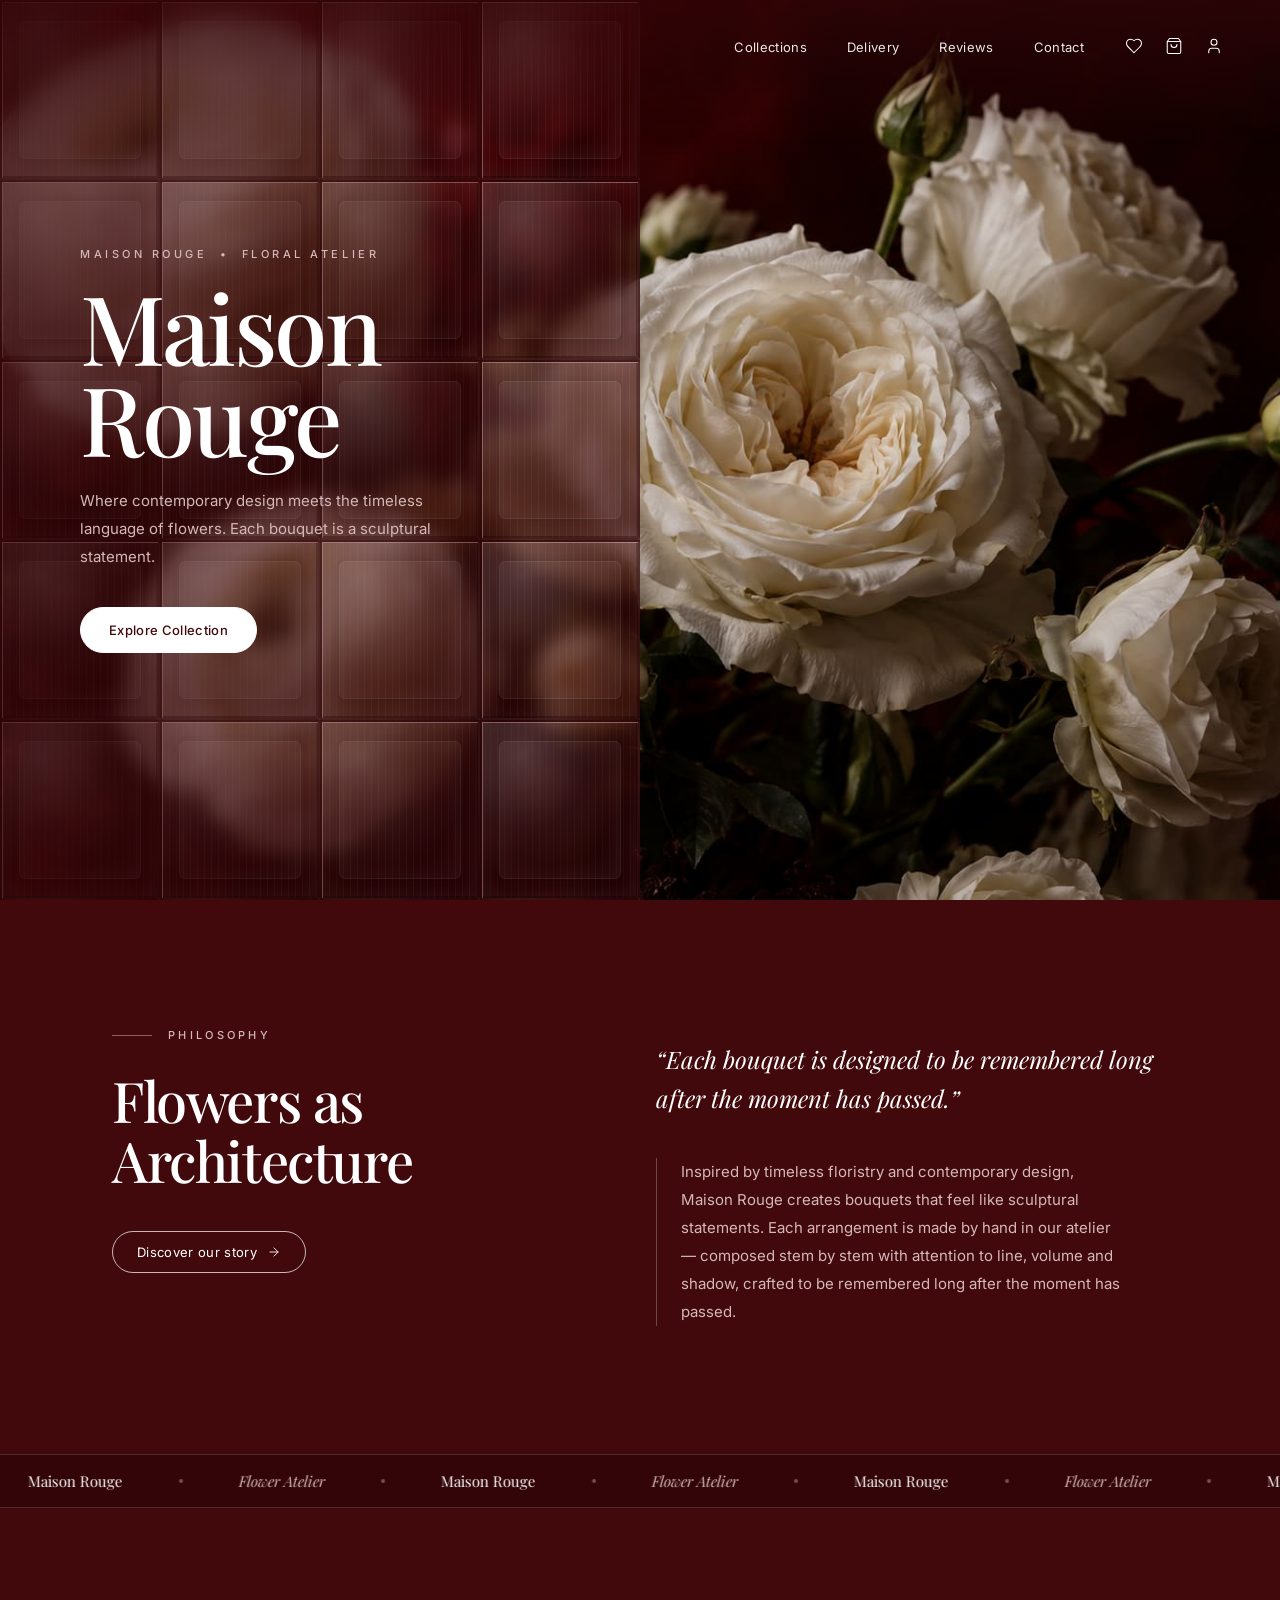
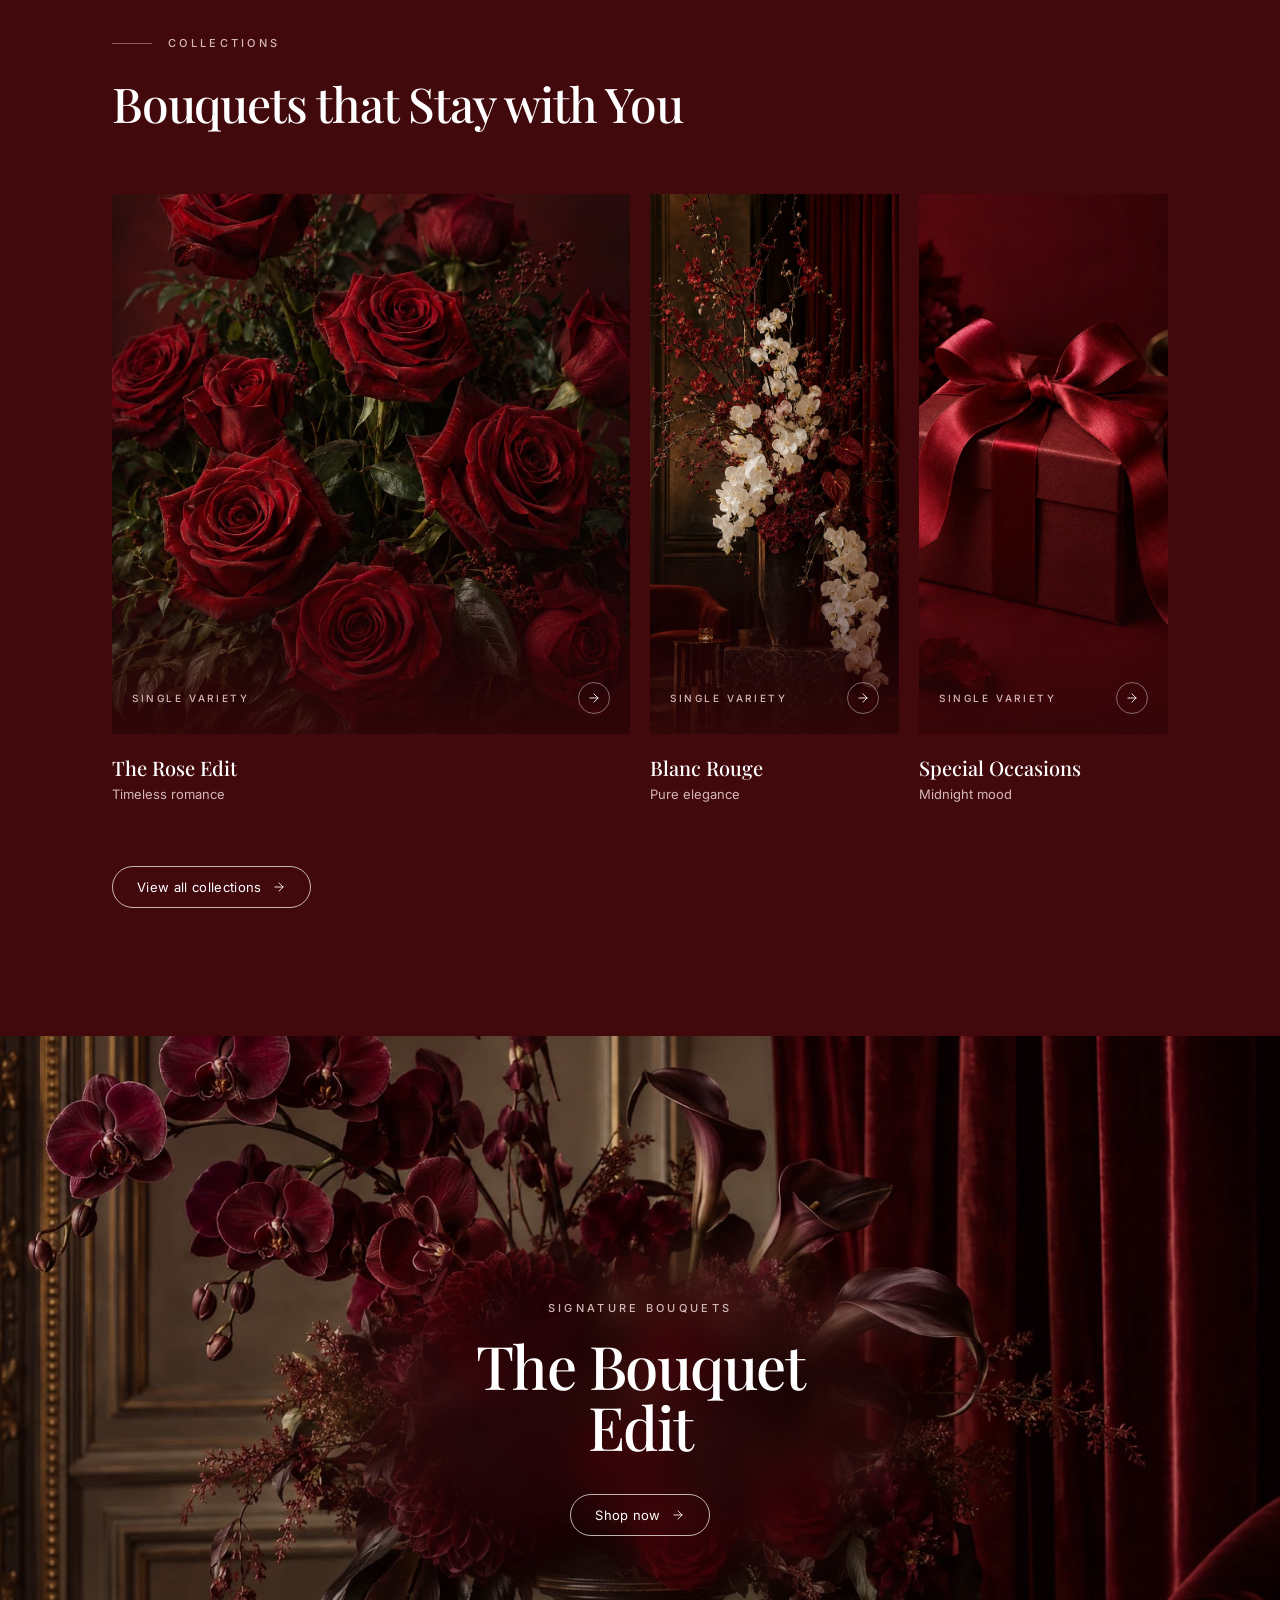
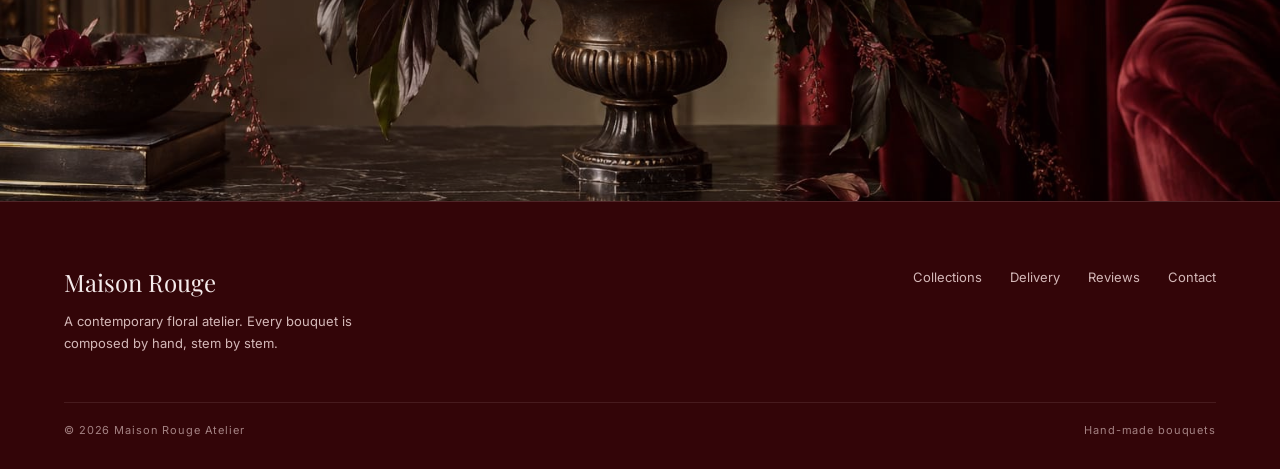
==== index.html @ f77b2214 "Link hero to collections and add shared bag checkout Co-authored-by: v0 <it+v0agent@vercel.com>" ====
<!doctype html>
<html lang="en">

<head>
  <meta charset="utf-8">
  <meta name="viewport" content="width=device-width, initial-scale=1">
  <meta name="theme-color" content="#42090D">
  <title>Maison Rouge — Floral Atelier</title>
  <meta name="description"
    content="Maison Rouge is a contemporary floral atelier crafting sculptural, hand-made bouquets designed to be remembered.">

  <link rel="preconnect" href="https://fonts.googleapis.com">
  <link rel="preconnect" href="https://fonts.gstatic.com" crossorigin>
  <link
    href="https://fonts.googleapis.com/css2?family=Inter:wght@300;400;500&family=Playfair+Display:ital,wght@0,400;0,500;0,600;1,400&display=swap"
    rel="stylesheet">

  <link rel="stylesheet" href="style.css">
</head>

<body>
  <main id="main-view">
    <section id="top" class="hero">
      <img src="img/hero-ranunculus.jpg" alt="Large white ranunculus blooms against a deep crimson backdrop"
        class="hero-image">

      <div id="glass-wall" class="glass-wall"></div>

      <div class="hero-gradient-side"></div>
      <div class="hero-gradient-top"></div>

      <header class="site-header">
        <div class="header-bar">
          <a href="#top" class="mobile-brand">Maison Rouge</a>

          <nav class="desktop-nav">
            <ul class="nav-list">
              <li><a href="collections.html" class="nav-link">Collections</a></li>
              <li><a href="#delivery" class="nav-link">Delivery</a></li>
              <li><a href="#reviews" class="nav-link">Reviews</a></li>
              <li><a href="#contact" class="nav-link">Contact</a></li>
            </ul>
          </nav>

          <div class="header-actions">
            <button id="wishlist-btn" type="button" class="icon-btn icon-btn-badge">
              <svg width="18" height="18" viewBox="0 0 24 24" fill="none" stroke="currentColor" stroke-width="1.4"
                stroke-linecap="round" stroke-linejoin="round">
                <path
                  d="M19 14c1.49-1.46 3-3.21 3-5.5A5.5 5.5 0 0 0 16.5 3c-1.76 0-3 .5-4.5 2-1.5-1.5-2.74-2-4.5-2A5.5 5.5 0 0 0 2 8.5c0 2.3 1.5 4.05 3 5.5l7 7Z">
                </path>
              </svg>
              <span id="wishlist-count" class="icon-count hidden">0</span>
              <span class="visually-hidden">Saved bouquets</span>
            </button>
            <button id="bag-btn" type="button" class="icon-btn icon-btn-badge">
              <svg width="18" height="18" viewBox="0 0 24 24" fill="none" stroke="currentColor" stroke-width="1.4"
                stroke-linecap="round" stroke-linejoin="round">
                <path d="M6 2 3 6v14a2 2 0 0 0 2 2h14a2 2 0 0 0 2-2V6l-3-4Z"></path>
                <path d="M3 6h18"></path>
                <path d="M16 10a4 4 0 0 1-8 0"></path>
              </svg>
              <span id="bag-count" class="icon-count hidden">0</span>
              <span class="visually-hidden">Shopping bag</span>
            </button>
            <a href="#register" class="icon-btn">
              <svg width="18" height="18" viewBox="0 0 24 24" fill="none" stroke="currentColor" stroke-width="1.4"
                stroke-linecap="round" stroke-linejoin="round">
                <path d="M19 21v-2a4 4 0 0 0-4-4H9a4 4 0 0 0-4 4v2"></path>
                <circle cx="12" cy="7" r="4"></circle>
              </svg>
              <span class="visually-hidden">Account</span>
            </a>
            <button id="mobile-menu-btn" type="button" class="icon-btn mobile-menu-toggle">
              <svg id="menu-icon-open" width="18" height="18" viewBox="0 0 24 24" fill="none" stroke="currentColor"
                stroke-width="1.4" stroke-linecap="round" stroke-linejoin="round">
                <line x1="4" x2="20" y1="12" y2="12"></line>
                <line x1="4" x2="20" y1="6" y2="6"></line>
                <line x1="4" x2="20" y1="18" y2="18"></line>
              </svg>
              <svg id="menu-icon-close" class="hidden" width="18" height="18" viewBox="0 0 24 24" fill="none"
                stroke="currentColor" stroke-width="1.4" stroke-linecap="round" stroke-linejoin="round">
                <path d="M18 6 6 18"></path>
                <path d="m6 6 12 12"></path>
              </svg>
            </button>
          </div>
        </div>

        <nav id="mobile-nav" class="mobile-nav hidden">
          <ul class="mobile-nav-list">
            <li><a href="collections.html" class="mobile-nav-link">Collections</a></li>
            <li><a href="#delivery" class="mobile-nav-link">Delivery</a></li>
            <li><a href="#reviews" class="mobile-nav-link">Reviews</a></li>
            <li><a href="#contact" class="mobile-nav-link">Contact</a></li>
          </ul>
        </nav>
      </header>

      <div class="hero-content-wrap">
        <div class="hero-content">
          <p class="hero-eyebrow">
            Maison Rouge <span class="hero-dot">•</span> Floral Atelier
          </p>
          <h1 id="hero-title" class="hero-title">Maison Rouge</h1>
          <p class="hero-copy">
            Where contemporary design meets the timeless language of flowers. Each bouquet is a sculptural statement.
          </p>
          <a href="collections.html" class="btn-solid hero-btn">Explore Collection</a>
        </div>
      </div>
    </section>

    <section id="story" class="philosophy-section">
      <div class="philosophy-container">
        <div class="philosophy-left">
          <p class="eyebrow">
            <span class="eyebrow-line"></span>
            Philosophy
          </p>
          <h2 id="philosophy-title" class="philosophy-title">
            Flowers as<br>Architecture
          </h2>
          <a href="#story" class="btn-outline philosophy-btn">
            Discover our story
            <svg class="icon-arrow" width="14" height="14" viewBox="0 0 24 24" fill="none" stroke="currentColor"
              stroke-width="1.5" stroke-linecap="round" stroke-linejoin="round">
              <path d="M5 12h14"></path>
              <path d="m12 5 7 7-7 7"></path>
            </svg>
          </a>
        </div>

        <div class="philosophy-right">
          <blockquote class="philosophy-quote">
            “Each bouquet is designed to be remembered long after the moment has passed.”
          </blockquote>
          <div class="philosophy-body-wrap">
            <span class="philosophy-rule"></span>
            <p class="philosophy-body">
              Inspired by timeless floristry and contemporary design, Maison Rouge creates bouquets that feel like
              sculptural statements. Each arrangement is made by hand in our atelier — composed stem by stem with
              attention to line, volume and shadow, crafted to be remembered long after the moment has passed.
            </p>
          </div>
        </div>
      </div>
    </section>

    <div class="marquee">
      <div id="marquee-track" class="marquee-track"></div>
    </div>

    <section id="collections" class="collections-section">
      <div class="collections-container">
        <p class="eyebrow">
          <span class="eyebrow-line"></span>
          Collections
        </p>
        <h2 id="collections-title" class="collections-title">
          Bouquets that Stay with You
        </h2>

        <ul id="collections-grid" class="collections-grid">
          <li class="collection-card-wide">
            <a href="#collections" class="collection-link">
              <div class="collection-image-wrap collection-aspect-wide">
                <img src="img/rose-edit.jpg" alt="Dense arrangement of deep red velvet roses in low, moody light"
                  class="collection-image">
                <div class="collection-gradient"></div>
                <div class="collection-bar">
                  <span class="collection-tag">Single Variety</span>
                  <span class="collection-arrow">
                    <svg width="14" height="14" viewBox="0 0 24 24" fill="none" stroke="currentColor" stroke-width="1.5"
                      stroke-linecap="round" stroke-linejoin="round">
                      <path d="M5 12h14"></path>
                      <path d="m12 5 7 7-7 7"></path>
                    </svg>
                  </span>
                </div>
              </div>
              <h3 class="collection-title">The Rose Edit</h3>
              <p class="collection-subtitle">Timeless romance</p>
            </a>
          </li>

          <li class="collection-card">
            <a href="#collections" class="collection-link">
              <div class="collection-image-wrap collection-aspect-tall">
                <img src="img/blanc-rouge.jpg"
                  alt="Tall sculptural arrangement of white blossoms and red branches in a dark interior"
                  class="collection-image">
                <div class="collection-gradient"></div>
                <div class="collection-bar">
                  <span class="collection-tag">Single Variety</span>
                  <span class="collection-arrow">
                    <svg width="14" height="14" viewBox="0 0 24 24" fill="none" stroke="currentColor" stroke-width="1.5"
                      stroke-linecap="round" stroke-linejoin="round">
                      <path d="M5 12h14"></path>
                      <path d="m12 5 7 7-7 7"></path>
                    </svg>
                  </span>
                </div>
              </div>
              <h3 class="collection-title">Blanc Rouge</h3>
              <p class="collection-subtitle">Pure elegance</p>
            </a>
          </li>

          <li class="collection-card">
            <a href="#collections" class="collection-link">
              <div class="collection-image-wrap collection-aspect-tall">
                <img src="img/special-occasions.jpg" alt="Dark red gift box tied with a glossy crimson satin ribbon"
                  class="collection-image">
                <div class="collection-gradient"></div>
                <div class="collection-bar">
                  <span class="collection-tag">Single Variety</span>
                  <span class="collection-arrow">
                    <svg width="14" height="14" viewBox="0 0 24 24" fill="none" stroke="currentColor" stroke-width="1.5"
                      stroke-linecap="round" stroke-linejoin="round">
                      <path d="M5 12h14"></path>
                      <path d="m12 5 7 7-7 7"></path>
                    </svg>
                  </span>
                </div>
              </div>
              <h3 class="collection-title">Special Occasions</h3>
              <p class="collection-subtitle">Midnight mood</p>
            </a>
          </li>
        </ul>

        <a href="collections.html" class="btn-outline collections-btn">
          View all collections
          <svg class="icon-arrow" width="14" height="14" viewBox="0 0 24 24" fill="none" stroke="currentColor"
            stroke-width="1.5" stroke-linecap="round" stroke-linejoin="round">
            <path d="M5 12h14"></path>
            <path d="m12 5 7 7-7 7"></path>
          </svg>
        </a>
      </div>
    </section>

    <section class="bouquet-edit">
      <img src="img/bouquet-edit.jpg"
        alt="Opulent arrangement of red anthuriums, dahlias, calla lilies and roses before a paneled wall and crimson velvet curtains"
        class="bouquet-edit-image">
      <div class="bouquet-edit-tint"></div>
      <div class="frost-vignette"></div>

      <div class="bouquet-edit-content">
        <p class="eyebrow eyebrow-centered">Signature Bouquets</p>
        <h2 id="bouquet-edit-title" class="bouquet-edit-title">
          The Bouquet Edit
        </h2>
        <a href="#collections" class="btn-outline bouquet-edit-btn">
          Shop now
          <svg class="icon-arrow" width="14" height="14" viewBox="0 0 24 24" fill="none" stroke="currentColor"
            stroke-width="1.5" stroke-linecap="round" stroke-linejoin="round">
            <path d="M5 12h14"></path>
            <path d="m12 5 7 7-7 7"></path>
          </svg>
        </a>
      </div>
    </section>
  </main>

  <section id="register-view" class="page-shell hidden">
    <div class="page-shell-inner">
      <a href="#top" class="back-link">
        <span>←</span> Maison Rouge
      </a>
      <div class="page-content">
        <p class="eyebrow">
          <span class="eyebrow-line"></span>
          Maison Rouge account
        </p>
        <h1 class="page-title">Create your account</h1>
        <p class="register-copy">
          Save your favourite bouquets and make every delivery feel considered.
        </p>
        <form id="register-form" class="register-form">
          <label class="form-field">
            <span class="form-label">Full name</span>
            <input required name="name" type="text" autocomplete="name" class="form-input" placeholder="Your name">
          </label>
          <label class="form-field">
            <span class="form-label">Email address</span>
            <input required name="email" type="email" autocomplete="email" class="form-input"
              placeholder="you@example.com">
          </label>
          <label class="form-field">
            <span class="form-label">Password</span>
            <input required name="password" type="password" autocomplete="new-password" class="form-input"
              placeholder="Create a password">
          </label>
          <button type="submit" class="btn-solid register-submit">
            Register
          </button>
        </form>
      </div>
    </div>
  </section>

  <section id="cart-view" class="page-shell hidden">
    <div class="page-shell-inner">
      <a href="#top" class="back-link">
        <span>←</span> Maison Rouge
      </a>
      <div class="page-content">
        <p class="eyebrow">
          <span class="eyebrow-line"></span>
          Your selection
        </p>
        <h1 class="page-title">Shopping bag</h1>
        <div class="cart-box">
          <div class="cart-box-row">
            <div>
              <p class="cart-empty-title">Your bag is quiet</p>
              <p class="cart-empty-copy">
                Add a bouquet from our collection and we will prepare it by hand.
              </p>
            </div>
            <svg class="cart-empty-icon" width="28" height="28" viewBox="0 0 24 24" fill="none" stroke="currentColor"
              stroke-width="1.2" stroke-linecap="round" stroke-linejoin="round">
              <path d="M6 2 3 6v14a2 2 0 0 0 2 2h14a2 2 0 0 0 2-2V6l-3-4Z"></path>
              <path d="M3 6h18"></path>
              <path d="M16 10a4 4 0 0 1-8 0"></path>
            </svg>
          </div>
        </div>
        <a href="collections.html" class="btn-outline cart-btn">
          Browse collections
          <svg class="icon-arrow" width="14" height="14" viewBox="0 0 24 24" fill="none" stroke="currentColor"
            stroke-width="1.5" stroke-linecap="round" stroke-linejoin="round">
            <path d="M5 12h14"></path>
            <path d="m12 5 7 7-7 7"></path>
          </svg>
        </a>
      </div>
    </div>
  </section>

  <footer class="site-footer">
    <div class="footer-inner">
      <div class="footer-brand-col">
        <a href="index.html" class="footer-brand">Maison Rouge</a>
        <p class="footer-copy">
          A contemporary floral atelier. Every bouquet is composed by hand, stem by stem.
        </p>
      </div>
      <nav class="footer-nav">
        <ul class="footer-links">
          <li><a href="collections.html" class="footer-link">Collections</a></li>
          <li><a href="index.html#delivery" class="footer-link">Delivery</a></li>
          <li><a href="index.html#reviews" class="footer-link">Reviews</a></li>
          <li><a href="index.html#contact" class="footer-link">Contact</a></li>
        </ul>
      </nav>
    </div>
    <div class="footer-bottom">
      <p>© 2026 Maison Rouge Atelier</p>
      <p>Hand-made bouquets</p>
    </div>
  </footer>

  <div id="drawer-overlay" class="drawer-overlay hidden"></div>
  <div id="bag-drawer" class="bag-drawer">
    <div class="drawer-head">
      <p class="eyebrow">
        <span class="eyebrow-line"></span>
        Your selection
      </p>
      <button id="drawer-close" type="button" class="icon-btn">
        <svg width="18" height="18" viewBox="0 0 24 24" fill="none" stroke="currentColor" stroke-width="1.4"
          stroke-linecap="round" stroke-linejoin="round">
          <path d="M18 6 6 18"></path>
          <path d="m6 6 12 12"></path>
        </svg>
        <span class="visually-hidden">Close shopping bag</span>
      </button>
    </div>

    <h2 class="drawer-title">Shopping bag</h2>
    <ul id="drawer-items" class="drawer-items"></ul>

    <div class="drawer-saved">
      <p class="drawer-label">Saved bouquets (<span id="drawer-saved-count">0</span>)</p>
      <ul id="drawer-saved-list" class="drawer-saved-list"></ul>
    </div>

    <div class="drawer-foot">
      <div class="drawer-total-row">
        <span>Subtotal</span>
        <span id="drawer-total" class="drawer-total">$0</span>
      </div>
      <p id="drawer-message" class="drawer-message hidden"></p>
      <button id="drawer-checkout" type="button" class="btn-solid drawer-checkout">Checkout</button>
      <a href="collections.html" class="btn-outline drawer-btn">
        Continue browsing
        <svg class="icon-arrow" width="14" height="14" viewBox="0 0 24 24" fill="none" stroke="currentColor"
          stroke-width="1.5" stroke-linecap="round" stroke-linejoin="round">
          <path d="M5 12h14"></path>
          <path d="m12 5 7 7-7 7"></path>
        </svg>
      </a>
    </div>
  </div>

  <script src="script.js"></script>
</body>

</html>
---- style.css ----
*,
*::before,
*::after {
  box-sizing: border-box;
}

html {
  scroll-behavior: smooth;
}

body {
  margin: 0;
  overflow-x: hidden;
  background-color: #42090D;
  font-family: Inter, system-ui, sans-serif;
  color: #ffffff;
  -webkit-font-smoothing: antialiased;
  -moz-osx-font-smoothing: grayscale;
}

h1,
h2,
h3,
p,
ul,
blockquote {
  margin: 0;
  padding: 0;
}

ul {
  list-style: none;
}

a {
  color: inherit;
  text-decoration: none;
}

button,
input {
  font: inherit;
  color: inherit;
}

img {
  display: block;
  max-width: 100%;
}

a:focus-visible,
button:focus-visible {
  outline: 2px solid #ffffff;
  outline-offset: 4px;
}

::selection {
  background-color: #ffffff;
  color: #42090D;
}

.hidden {
  display: none !important;
}

/* Shared Full-Bleed Image & Overlay Helpers */
.hero-image,
.collection-image,
.bouquet-edit-image {
  position: absolute;
  top: 0;
  right: 0;
  bottom: 0;
  left: 0;
  width: 100%;
  height: 100%;
  object-fit: cover;
}

/* Typography & Shared Elements */
.eyebrow {
  display: flex;
  align-items: center;
  gap: 16px;
  font-size: 11px;
  font-weight: 500;
  text-transform: uppercase;
  letter-spacing: 0.3em;
  color: #D4B8B8;
}

.eyebrow-centered {
  justify-content: center;
}

.eyebrow-line {
  display: inline-block;
  height: 1px;
  width: 40px;
  background-color: rgba(212, 184, 184, 0.5);
}

.btn-outline {
  display: inline-flex;
  align-items: center;
  gap: 10px;
  border-radius: 9999px;
  border: 1px solid rgba(255, 255, 255, 0.7);
  padding: 12px 24px;
  font-size: 13px;
  letter-spacing: 0.025em;
  color: #ffffff;
  transition: color 0.3s ease, background-color 0.3s ease, border-color 0.3s ease;
}

.btn-outline:hover {
  border-color: #ffffff;
  background-color: #ffffff;
  color: #42090D;
}

.btn-outline .icon-arrow {
  transition: transform 0.3s ease;
}

.btn-outline:hover .icon-arrow {
  transform: translateX(2px);
}

.btn-solid {
  display: inline-flex;
  align-items: center;
  border-radius: 9999px;
  border: 1px solid #ffffff;
  background-color: #ffffff;
  padding: 14px 28px;
  font-size: 13px;
  font-weight: 500;
  letter-spacing: 0.025em;
  color: #42090D;
  cursor: pointer;
  transition: color 0.3s ease, background-color 0.3s ease;
}

.btn-solid:hover {
  background-color: transparent;
  color: #ffffff;
}

.icon-btn {
  display: grid;
  width: 36px;
  height: 36px;
  place-items: center;
  border-radius: 9999px;
  border: none;
  background-color: transparent;
  color: #ffffff;
  padding: 0;
  cursor: pointer;
  transition: color 0.3s ease, background-color 0.3s ease;
}

.icon-btn:hover {
  background-color: #ffffff;
  color: #42090D;
}

.hero-btn,
.bouquet-edit-btn {
  margin-top: 36px;
}

.philosophy-btn,
.cart-btn {
  margin-top: 40px;
}

.collections-btn {
  margin-top: 64px;
}

/* Header */
.site-header {
  position: absolute;
  top: 0;
  left: 0;
  right: 0;
  z-index: 20;
}

.header-bar {
  display: flex;
  align-items: center;
  justify-content: space-between;
  padding: 20px 24px;
}

.mobile-brand {
  font-family: "Playfair Display", Georgia, serif;
  font-size: 18px;
  line-height: 28px;
}

.desktop-nav {
  display: none;
}

.nav-list {
  display: flex;
  align-items: center;
  gap: 40px;
}

.nav-link {
  position: relative;
  font-size: 13px;
  letter-spacing: 0.025em;
  color: rgba(255, 255, 255, 0.9);
  transition: color 0.2s ease;
}

.nav-link:hover {
  color: #ffffff;
}

.nav-link::after {
  content: "";
  position: absolute;
  bottom: -4px;
  left: 0;
  height: 1px;
  width: 100%;
  background-color: #ffffff;
  transform-origin: left;
  transform: scaleX(0);
  transition: transform 0.3s ease;
}

.nav-link:hover::after {
  transform: scaleX(1);
}

.header-actions {
  display: flex;
  align-items: center;
  gap: 4px;
}

.mobile-nav {
  margin: 0 16px;
  border-radius: 16px;
  border: 1px solid rgba(255, 255, 255, 0.15);
  background-color: rgba(51, 5, 8, 0.9);
  padding: 24px;
  -webkit-backdrop-filter: blur(12px);
  backdrop-filter: blur(12px);
}

.mobile-nav-list {
  display: flex;
  flex-direction: column;
  gap: 16px;
}

.mobile-nav-link {
  font-family: "Playfair Display", Georgia, serif;
  font-size: 24px;
  line-height: 32px;
  color: #ffffff;
}

/* Hero Section */
.hero {
  position: relative;
  height: 100vh;
  min-height: 680px;
  max-height: 980px;
  overflow: hidden;
  background-color: #5E0B11;
}

.hero-image {
  z-index: 0;
  pointer-events: none;
  object-position: 68% center;
}

/* Glass-block wall: one shared blur layer with per-block bevels drawn on top. */
.glass-wall {
  position: absolute;
  left: 0;
  right: 0;
  bottom: 0;
  z-index: 1;
  pointer-events: none;
  height: 62%;
  display: grid;
  grid-template-columns: repeat(4, 1fr);
  grid-template-rows: repeat(5, 1fr);
  -webkit-backdrop-filter: blur(10px) saturate(120%);
  backdrop-filter: blur(10px) saturate(120%);
  background-color: rgba(66, 9, 13, 0.18);
}

.glass-block {
  position: relative;
  overflow: hidden;
  border: 2px solid rgba(51, 5, 8, 0.55);
  background:
    radial-gradient(120% 120% at 26% 20%, rgba(255, 255, 255, 0.22) 0%, rgba(255, 255, 255, 0.05) 34%, rgba(255, 255, 255, 0) 58%),
    linear-gradient(145deg, rgba(94, 11, 17, 0.28) 0%, rgba(51, 5, 8, 0.55) 100%);
  box-shadow:
    inset 1px 1px 0 rgba(255, 255, 255, 0.32),
    inset -2px -2px 0 rgba(0, 0, 0, 0.28),
    inset 0 0 22px rgba(255, 255, 255, 0.07);
}

.glass-block::before {
  content: "";
  position: absolute;
  top: 11%;
  right: 11%;
  bottom: 11%;
  left: 11%;
  border-radius: 6px;
  border: 1px solid rgba(255, 255, 255, 0.1);
  box-shadow:
    inset 0 0 26px rgba(255, 255, 255, 0.07),
    0 0 14px rgba(0, 0, 0, 0.18);
}

.glass-block::after {
  content: "";
  position: absolute;
  top: 0;
  right: 0;
  bottom: 0;
  left: 0;
  background: repeating-linear-gradient(90deg, rgba(255, 255, 255, 0.06) 0 1px, rgba(255, 255, 255, 0) 1px 7px);
  opacity: 0.7;
}

.glass-block:nth-child(3n + 2) {
  background-position: 40% 0, 0 0;
}

.glass-block:nth-child(3n + 2)::after {
  transform: scaleX(-1);
  opacity: 0.5;
}

.hero-gradient-side {
  position: absolute;
  left: 0;
  right: 0;
  bottom: 0;
  z-index: 2;
  pointer-events: none;
  height: 62%;
  background: linear-gradient(to top, rgba(51, 5, 8, 0.8), rgba(51, 5, 8, 0.4), transparent);
}

.hero-gradient-top {
  position: absolute;
  top: 0;
  left: 0;
  right: 0;
  z-index: 3;
  pointer-events: none;
  height: 144px;
  background: linear-gradient(to bottom, rgba(51, 5, 8, 0.7), transparent);
}

.hero-content-wrap {
  position: relative;
  z-index: 10;
  display: flex;
  height: 100%;
  align-items: flex-end;
}

.hero-content {
  width: 100%;
  padding: 0 24px 56px 24px;
}

.hero-eyebrow {
  font-size: 11px;
  font-weight: 500;
  text-transform: uppercase;
  letter-spacing: 0.32em;
  color: #D4B8B8;
}

.hero-dot {
  margin: 0 6px;
}

.hero-title {
  margin-top: 20px;
  font-family: "Playfair Display", Georgia, serif;
  font-size: 56px;
  font-weight: 500;
  line-height: 0.95;
  letter-spacing: -0.025em;
}

.hero-copy {
  margin-top: 24px;
  max-width: 384px;
  font-size: 15px;
  line-height: 28px;
  color: #D4B8B8;
}

/* Philosophy Section */
.philosophy-section {
  background-color: #42090D;
}

.philosophy-container {
  max-width: 1152px;
  margin: 0 auto;
  display: grid;
  gap: 56px;
  padding: 96px 24px;
}

.philosophy-title {
  margin-top: 28px;
  font-family: "Playfair Display", Georgia, serif;
  font-size: 40px;
  font-weight: 500;
  line-height: 1.08;
  letter-spacing: -0.025em;
}

.philosophy-quote {
  font-family: "Playfair Display", Georgia, serif;
  font-size: 20px;
  font-style: italic;
  line-height: 1.625;
  color: #ffffff;
}

.philosophy-body-wrap {
  margin-top: 40px;
  display: flex;
  gap: 24px;
}

.philosophy-rule {
  width: 1px;
  flex-shrink: 0;
  align-self: stretch;
  background-color: rgba(255, 255, 255, 0.25);
}

.philosophy-body {
  max-width: 448px;
  font-size: 15px;
  line-height: 28px;
  color: #D4B8B8;
}

/* Marquee Ticker */
.marquee {
  overflow: hidden;
  border-top: 1px solid rgba(255, 255, 255, 0.15);
  border-bottom: 1px solid rgba(255, 255, 255, 0.15);
  background-color: #330508;
  padding: 16px 0;
}

@keyframes marquee {
  from {
    transform: translate3d(0, 0, 0);
  }
  to {
    transform: translate3d(-50%, 0, 0);
  }
}

.marquee-track {
  display: flex;
  width: max-content;
  animation: marquee 38s linear infinite;
  will-change: transform;
}

.marquee:hover .marquee-track {
  animation-play-state: paused;
}

.ticker-list {
  display: flex;
  flex-shrink: 0;
  align-items: center;
}

.ticker-item {
  display: flex;
  align-items: center;
  gap: 40px;
  padding: 0 20px;
}

.ticker-word {
  font-family: "Playfair Display", Georgia, serif;
  font-size: 15px;
}

.ticker-word-main {
  color: #ffffff;
}

.ticker-word-alt {
  font-style: italic;
  color: #D4B8B8;
}

.ticker-dot {
  width: 4px;
  height: 4px;
  border-radius: 9999px;
  background-color: rgba(255, 255, 255, 0.3);
}

/* Collections Section */
.collections-section {
  background-color: #42090D;
}

.collections-container {
  max-width: 1152px;
  margin: 0 auto;
  padding: 96px 24px;
}

.collections-title {
  margin-top: 28px;
  max-width: 576px;
  font-family: "Playfair Display", Georgia, serif;
  font-size: 40px;
  font-weight: 500;
  line-height: 1.08;
  letter-spacing: -0.025em;
}

.collections-grid {
  margin-top: 56px;
  display: grid;
  grid-template-columns: repeat(2, 1fr);
  column-gap: 16px;
  row-gap: 48px;
}

.collection-card {
  grid-column: span 1;
}

.collection-card-wide {
  grid-column: span 2;
}

.collection-link {
  display: block;
}

.collection-image-wrap {
  position: relative;
  overflow: hidden;
  background-color: #330508;
}

.collection-aspect-wide {
  aspect-ratio: 4 / 3;
}

.collection-aspect-tall {
  aspect-ratio: 3 / 4;
}

.collection-image {
  transition: transform 1.2s ease-out;
}

.collection-link:hover .collection-image {
  transform: scale(1.06);
}

.collection-gradient {
  position: absolute;
  left: 0;
  right: 0;
  bottom: 0;
  pointer-events: none;
  height: 40%;
  background: linear-gradient(to top, rgba(51, 5, 8, 0.9), rgba(51, 5, 8, 0.35), transparent);
}

.collection-bar {
  position: absolute;
  left: 0;
  right: 0;
  bottom: 0;
  display: flex;
  align-items: center;
  justify-content: space-between;
  gap: 12px;
  padding: 16px;
}

.collection-tag {
  font-size: 10px;
  font-weight: 500;
  text-transform: uppercase;
  letter-spacing: 0.26em;
  color: #D4B8B8;
}

.collection-arrow {
  display: grid;
  width: 32px;
  height: 32px;
  flex-shrink: 0;
  place-items: center;
  border-radius: 9999px;
  border: 1px solid rgba(255, 255, 255, 0.4);
  color: #ffffff;
  transition: color 0.3s ease, background-color 0.3s ease, border-color 0.3s ease;
}

.collection-link:hover .collection-arrow {
  border-color: #ffffff;
  background-color: #ffffff;
  color: #42090D;
}

.collection-title {
  margin-top: 20px;
  font-family: "Playfair Display", Georgia, serif;
  font-size: 18px;
  line-height: 28px;
  font-weight: 500;
}

.collection-subtitle {
  margin-top: 4px;
  font-size: 13px;
  color: #D4B8B8;
}

/* Bouquet Edit Section */
.bouquet-edit {
  position: relative;
  display: flex;
  height: 85vh;
  min-height: 560px;
  max-height: 880px;
  align-items: center;
  justify-content: center;
  overflow: hidden;
  background-color: #330508;
}

.bouquet-edit-image {
  z-index: 0;
  pointer-events: none;
  object-position: 42% center;
}

.bouquet-edit-tint {
  position: absolute;
  top: 0;
  right: 0;
  bottom: 0;
  left: 0;
  z-index: 1;
  pointer-events: none;
  background-color: rgba(51, 5, 8, 0.15);
}

/* Soft frosted vignette behind the Bouquet Edit copy. */
.frost-vignette {
  position: absolute;
  left: 50%;
  top: 50%;
  z-index: 2;
  pointer-events: none;
  height: 440px;
  width: 100%;
  max-width: 720px;
  transform: translate(-50%, -50%);
  -webkit-backdrop-filter: blur(16px);
  backdrop-filter: blur(16px);
  background: radial-gradient(closest-side, rgba(51, 5, 8, 0.62), rgba(51, 5, 8, 0.25) 70%, rgba(51, 5, 8, 0));
  -webkit-mask-image: radial-gradient(closest-side, #000 52%, transparent 100%);
  mask-image: radial-gradient(closest-side, #000 52%, transparent 100%);
}

.bouquet-edit-content {
  position: relative;
  z-index: 3;
  padding: 0 24px;
  text-align: center;
}

.bouquet-edit-title {
  margin: 20px auto 0 auto;
  max-width: 10ch;
  font-family: "Playfair Display", Georgia, serif;
  font-size: 48px;
  font-weight: 500;
  line-height: 1.02;
  letter-spacing: -0.025em;
}

/* Subpages (Register & Cart) */
.page-shell {
  min-height: 100vh;
  background-color: #42090D;
  padding: 32px 24px;
  color: #ffffff;
}

.page-shell-inner {
  max-width: 1024px;
  margin: 0 auto;
}

.back-link {
  display: inline-flex;
  align-items: center;
  gap: 12px;
  font-size: 11px;
  text-transform: uppercase;
  letter-spacing: 0.28em;
  color: #D4B8B8;
  transition: color 0.2s ease;
}

.back-link:hover {
  color: #ffffff;
}

.page-content {
  margin-top: 96px;
  max-width: 672px;
}

.page-title {
  margin-top: 28px;
  font-family: "Playfair Display", Georgia, serif;
  font-size: 48px;
  font-weight: 500;
  line-height: 1;
  letter-spacing: -0.025em;
}

.register-copy {
  margin-top: 28px;
  max-width: 448px;
  font-size: 15px;
  line-height: 28px;
  color: #D4B8B8;
}

.register-form {
  margin-top: 40px;
  max-width: 448px;
}

.form-field {
  display: block;
  margin-bottom: 20px;
}

.form-label {
  display: block;
  margin-bottom: 8px;
  font-size: 11px;
  text-transform: uppercase;
  letter-spacing: 0.2em;
  color: #D4B8B8;
}

.form-input {
  width: 100%;
  border: none;
  border-bottom: 1px solid rgba(255, 255, 255, 0.3);
  background-color: transparent;
  padding: 12px 0;
  color: #ffffff;
  outline: none;
  transition: border-color 0.2s ease;
}

.form-input::placeholder {
  color: rgba(255, 255, 255, 0.35);
}

.form-input:focus {
  border-bottom-color: #ffffff;
}

.register-submit {
  margin-top: 20px;
}

.cart-box {
  margin-top: 48px;
  max-width: 576px;
  border-top: 1px solid rgba(255, 255, 255, 0.2);
  border-bottom: 1px solid rgba(255, 255, 255, 0.2);
  padding: 32px 0;
}

.cart-box-row {
  display: flex;
  align-items: center;
  justify-content: space-between;
  gap: 24px;
}

.cart-empty-title {
  font-family: "Playfair Display", Georgia, serif;
  font-size: 24px;
  line-height: 32px;
}

.cart-empty-copy {
  margin-top: 8px;
  font-size: 14px;
  line-height: 24px;
  color: #D4B8B8;
}

.cart-empty-icon {
  flex-shrink: 0;
  color: #D4B8B8;
}

/* Responsive Breakpoints */
@media (min-width: 640px) {
  .hero-title {
    font-size: 72px;
  }
}

@media (min-width: 768px) {
  .header-bar {
    justify-content: flex-end;
    padding: 28px 48px;
  }

  .mobile-brand,
  .mobile-menu-toggle,
  .mobile-nav {
    display: none;
  }

  .desktop-nav {
    display: block;
  }

  .header-actions {
    margin-left: 32px;
  }

  .glass-wall {
    top: 0;
    bottom: 0;
    left: 0;
    right: auto;
    height: 100%;
    width: 50%;
  }

  .hero-gradient-side {
    top: 0;
    bottom: 0;
    left: 0;
    right: auto;
    height: 100%;
    width: 50%;
    background: linear-gradient(to right, rgba(51, 5, 8, 0.6), rgba(51, 5, 8, 0.25), transparent);
  }

  .hero-content-wrap {
    align-items: center;
  }

  .hero-content {
    width: 50%;
    padding: 0 48px;
  }

  .philosophy-container {
    grid-template-columns: repeat(12, 1fr);
    gap: 32px;
    padding: 128px 48px;
  }

  .philosophy-left {
    grid-column: span 5;
  }

  .philosophy-right {
    grid-column: 7 / span 6;
    padding-top: 12px;
  }

  .philosophy-title {
    font-size: 48px;
  }

  .philosophy-quote {
    font-size: 24px;
  }

  .ticker-item {
    gap: 56px;
    padding: 0 28px;
  }

  .collections-container {
    padding: 128px 48px;
  }

  .collections-title {
    font-size: 48px;
  }

  .collections-grid {
    margin-top: 64px;
    grid-template-columns: repeat(4, 1fr);
    column-gap: 20px;
  }

  .collection-image-wrap {
    aspect-ratio: auto;
    height: 540px;
  }

  .collection-bar {
    padding: 20px;
  }

  .collection-title {
    font-size: 20px;
  }

  .bouquet-edit-title {
    font-size: 60px;
  }

  .page-shell {
    padding: 40px 48px;
  }

  .page-title {
    font-size: 72px;
  }
}

@media (min-width: 1024px) {
  .hero-content {
    padding: 0 80px;
  }

  .hero-title {
    font-size: 96px;
  }

  .philosophy-title {
    font-size: 56px;
  }
}

/* ==========================================================
   Collections Page & Shared Shop Elements
   ========================================================== */

/* Text that is read by screen readers but hidden on screen */
.visually-hidden {
  position: absolute;
  width: 1px;
  height: 1px;
  padding: 0;
  margin: -1px;
  overflow: hidden;
  clip: rect(0, 0, 0, 0);
  white-space: nowrap;
  border: 0;
}

.no-scroll {
  overflow: hidden;
}

/* Header extras */
.icon-btn-badge {
  position: relative;
}

.icon-count {
  position: absolute;
  top: 2px;
  right: 0;
  min-width: 16px;
  height: 16px;
  padding: 0 4px;
  border-radius: 50px;
  background-color: #F5EBEB;
  color: #42090D;
  font-size: 9px;
  font-weight: 500;
  line-height: 16px;
  text-align: center;
}

.nav-link-active {
  color: #ffffff;
}

.nav-link-active::after {
  transform: scaleX(1);
}

.mobile-nav-link-active {
  font-style: italic;
  color: #D4B8B8;
}

/* Collections Hero */
.collections-hero {
  position: relative;
  display: flex;
  height: 82vh;
  min-height: 600px;
  align-items: center;
  justify-content: center;
  overflow: hidden;
  background-color: #330508;
}

.collections-hero-image {
  position: absolute;
  top: 0;
  right: 0;
  bottom: 0;
  left: 0;
  width: 100%;
  height: 100%;
  object-fit: cover;
  object-position: 45% center;
  pointer-events: none;
  z-index: 0;
}

.collections-hero-content {
  position: relative;
  z-index: 10;
  padding: 96px 24px 40px 24px;
  width: 100%;
  display: flex;
  justify-content: center;
}

.collections-hero-box {
  width: 100%;
  max-width: 520px;
  padding: 48px 32px;
  border: 1px solid rgba(245, 235, 235, 0.18);
  border-radius: 4px;
  background-color: rgba(51, 5, 8, 0.32);
  -webkit-backdrop-filter: blur(14px) saturate(115%);
  backdrop-filter: blur(14px) saturate(115%);
  box-shadow: inset 1px 1px 0 rgba(255, 255, 255, 0.12), 0 30px 60px rgba(20, 2, 4, 0.35);
  text-align: center;
}

.collections-hero-title {
  margin-top: 20px;
  font-family: "Playfair Display", Georgia, serif;
  font-size: 48px;
  font-weight: 500;
  line-height: 1.02;
  letter-spacing: -0.025em;
  color: #F5EBEB;
}

.collections-hero-copy {
  margin: 20px auto 0 auto;
  max-width: 380px;
  font-size: 14px;
  line-height: 24px;
  color: #D4B8B8;
}

/* Catalog Section */
.catalog-section {
  background-color: #42090D;
}

.catalog-container {
  max-width: 1152px;
  margin: 0 auto;
  padding: 80px 24px 96px 24px;
}

.catalog-toolbar {
  display: flex;
  align-items: center;
  justify-content: space-between;
  gap: 16px;
}

.catalog-count {
  white-space: nowrap;
  font-size: 12px;
  letter-spacing: 0.05em;
  color: #D4B8B8;
}

.filter-row {
  margin-top: 32px;
  display: flex;
  flex-wrap: wrap;
  align-items: center;
  justify-content: space-between;
  gap: 20px;
}

.filter-bar {
  display: flex;
  flex-wrap: wrap;
  gap: 10px;
}

.filter-pill,
.size-pill {
  border-radius: 50px;
  border: 1px solid #D4B8B8;
  background-color: transparent;
  padding: 10px 20px;
  font-family: Inter, system-ui, sans-serif;
  font-size: 12px;
  letter-spacing: 0.03em;
  color: #F5EBEB;
  cursor: pointer;
  transition: background-color 0.3s ease, border-color 0.3s ease, color 0.3s ease;
}

.filter-pill:hover,
.size-pill:hover {
  background-color: #5E0B11;
}

.filter-pill.active,
.size-pill.active {
  border-color: #F5EBEB;
  background-color: #5E0B11;
  color: #ffffff;
}

.sort-wrap {
  display: flex;
  align-items: center;
  gap: 12px;
}

.sort-label {
  font-size: 11px;
  font-weight: 500;
  text-transform: uppercase;
  letter-spacing: 0.24em;
  color: #D4B8B8;
}

.sort-select {
  border-radius: 50px;
  border: 1px solid #D4B8B8;
  background-color: #42090D;
  padding: 10px 18px;
  font-family: Inter, system-ui, sans-serif;
  font-size: 12px;
  color: #F5EBEB;
  cursor: pointer;
}

.sort-select:focus-visible {
  outline: 2px solid #ffffff;
  outline-offset: 3px;
}

.catalog-grid {
  margin-top: 48px;
  display: grid;
  grid-template-columns: repeat(4, 1fr);
  column-gap: 20px;
  row-gap: 44px;
}

.catalog-empty {
  margin-top: 48px;
  font-family: "Playfair Display", Georgia, serif;
  font-size: 20px;
  font-style: italic;
  color: #D4B8B8;
}

/* Product Card */
.product-card {
  cursor: pointer;
}

.product-image-wrap {
  position: relative;
  overflow: hidden;
  aspect-ratio: 4 / 5;
  background-color: #330508;
}

.product-open {
  display: block;
  width: 100%;
  height: 100%;
  padding: 0;
  border: none;
  background-color: transparent;
  cursor: pointer;
}

.product-image {
  width: 100%;
  height: 100%;
  object-fit: cover;
  transition: transform 1.2s ease-out;
}

.product-card:hover .product-image {
  transform: scale(1.06);
}

.crop-left {
  object-position: 18% center;
}

.crop-center {
  object-position: 50% center;
}

.crop-right {
  object-position: 82% center;
}

.product-heart {
  position: absolute;
  top: 12px;
  right: 12px;
  z-index: 2;
  display: grid;
  width: 32px;
  height: 32px;
  place-items: center;
  padding: 0;
  border-radius: 50px;
  border: 1px solid rgba(245, 235, 235, 0.55);
  background-color: rgba(51, 5, 8, 0.25);
  color: #F5EBEB;
  cursor: pointer;
  transition: background-color 0.3s ease, border-color 0.3s ease;
}

.product-heart:hover {
  border-color: #F5EBEB;
  background-color: rgba(94, 11, 17, 0.8);
}

.product-heart svg {
  fill: none;
}

.product-heart.active svg {
  fill: #F5EBEB;
}

.product-name {
  margin-top: 16px;
  font-family: Inter, system-ui, sans-serif;
  font-size: 14px;
  font-weight: 500;
  letter-spacing: 0.01em;
  color: #F5EBEB;
}

.product-price {
  margin-top: 4px;
  font-size: 13px;
  color: #D4B8B8;
}

/* Rouge Privé Banner */
.prive-banner {
  position: relative;
  margin-top: 72px;
  height: 520px;
  overflow: hidden;
  background-color: #330508;
}

.prive-banner-image {
  position: absolute;
  top: 0;
  right: 0;
  bottom: 0;
  left: 0;
  width: 100%;
  height: 100%;
  object-fit: cover;
  object-position: 60% center;
}

.prive-banner-gradient {
  position: absolute;
  left: 0;
  right: 0;
  bottom: 0;
  height: 55%;
  pointer-events: none;
  background: linear-gradient(to top, rgba(51, 5, 8, 0.88), rgba(51, 5, 8, 0.3), transparent);
}

.prive-banner-bar {
  position: absolute;
  left: 0;
  right: 0;
  bottom: 0;
  display: flex;
  flex-wrap: wrap;
  align-items: flex-end;
  justify-content: space-between;
  gap: 20px;
  padding: 28px;
}

.prive-banner-eyebrow {
  font-size: 10px;
  font-weight: 500;
  text-transform: uppercase;
  letter-spacing: 0.28em;
  color: #D4B8B8;
}

.prive-banner-caption {
  margin-top: 8px;
  font-family: "Playfair Display", Georgia, serif;
  font-size: 22px;
  color: #F5EBEB;
}

.prive-banner-btn {
  border-color: #D4B8B8;
}

.prive-banner + .catalog-grid {
  margin-top: 72px;
}

/* Quick-View Modal */
.quick-view {
  position: fixed;
  top: 0;
  right: 0;
  bottom: 0;
  left: 0;
  z-index: 60;
  display: flex;
  align-items: center;
  justify-content: center;
  padding: 24px;
}

.quick-view-backdrop {
  position: absolute;
  top: 0;
  right: 0;
  bottom: 0;
  left: 0;
  background-color: rgba(20, 2, 4, 0.72);
  -webkit-backdrop-filter: blur(6px);
  backdrop-filter: blur(6px);
}

.quick-view-panel {
  position: relative;
  display: grid;
  grid-template-columns: 1fr 1fr;
  width: 100%;
  max-width: 920px;
  max-height: 90vh;
  overflow-y: auto;
  border: 1px solid rgba(212, 184, 184, 0.25);
  background-color: #330508;
  box-shadow: 0 40px 80px rgba(10, 1, 2, 0.5);
}

.quick-view-close {
  position: absolute;
  top: 12px;
  right: 12px;
  z-index: 2;
}

.quick-view-media {
  position: relative;
  min-height: 480px;
  background-color: #42090D;
}

.quick-view-image {
  position: absolute;
  top: 0;
  right: 0;
  bottom: 0;
  left: 0;
  width: 100%;
  height: 100%;
  object-fit: cover;
}

.quick-view-info {
  padding: 48px 40px;
}

.quick-view-tag {
  font-size: 10px;
  font-weight: 500;
  text-transform: uppercase;
  letter-spacing: 0.28em;
  color: #D4B8B8;
}

.quick-view-title {
  margin-top: 16px;
  font-family: "Playfair Display", Georgia, serif;
  font-size: 36px;
  font-weight: 500;
  line-height: 1.05;
  color: #F5EBEB;
}

.quick-view-price {
  margin-top: 12px;
  font-size: 16px;
  color: #F5EBEB;
}

.quick-view-desc {
  margin-top: 20px;
  font-size: 14px;
  line-height: 24px;
  color: #D4B8B8;
}

.quick-view-label {
  margin-top: 28px;
  font-size: 10px;
  font-weight: 500;
  text-transform: uppercase;
  letter-spacing: 0.26em;
  color: #D4B8B8;
}

.quick-view-stems {
  margin-top: 8px;
  font-family: "Playfair Display", Georgia, serif;
  font-size: 15px;
  font-style: italic;
  line-height: 24px;
  color: #F5EBEB;
}

.size-pills {
  margin-top: 12px;
  display: flex;
  flex-wrap: wrap;
  gap: 8px;
}

.quick-view-add {
  margin-top: 32px;
  border-color: #D4B8B8;
  background-color: transparent;
  cursor: pointer;
}

/* Shopping Bag Drawer */
.drawer-overlay {
  position: fixed;
  top: 0;
  right: 0;
  bottom: 0;
  left: 0;
  z-index: 70;
  background-color: rgba(20, 2, 4, 0.6);
}

.bag-drawer {
  position: fixed;
  top: 0;
  right: 0;
  bottom: 0;
  z-index: 80;
  display: flex;
  flex-direction: column;
  width: 420px;
  max-width: 100%;
  padding: 28px;
  border-left: 1px solid rgba(212, 184, 184, 0.2);
  background-color: #330508;
  color: #F5EBEB;
  transform: translateX(100%);
  visibility: hidden;
  transition: transform 0.4s ease, visibility 0.4s ease;
}

.bag-drawer.open {
  transform: translateX(0);
  visibility: visible;
}

.drawer-head {
  display: flex;
  align-items: center;
  justify-content: space-between;
}

.drawer-title {
  margin-top: 20px;
  font-family: "Playfair Display", Georgia, serif;
  font-size: 32px;
  font-weight: 500;
}

.drawer-items {
  margin-top: 24px;
  flex: 1;
  overflow-y: auto;
  border-top: 1px solid rgba(212, 184, 184, 0.2);
}

.drawer-item {
  display: flex;
  align-items: center;
  gap: 16px;
  padding: 16px 0;
  border-bottom: 1px solid rgba(212, 184, 184, 0.2);
}

.drawer-item-image {
  width: 64px;
  height: 80px;
  flex-shrink: 0;
  object-fit: cover;
}

.drawer-item-info {
  flex: 1;
}

.drawer-item-name {
  font-size: 14px;
  font-weight: 500;
}

.drawer-item-meta {
  margin-top: 4px;
  font-size: 12px;
  color: #D4B8B8;
}

.drawer-item-price {
  font-size: 13px;
}

.drawer-remove {
  margin-top: 6px;
  padding: 0;
  border: none;
  background-color: transparent;
  font-size: 11px;
  letter-spacing: 0.08em;
  text-transform: uppercase;
  text-decoration: underline;
  color: #D4B8B8;
  cursor: pointer;
}

.drawer-remove:hover {
  color: #ffffff;
}

.drawer-empty {
  padding: 28px 0;
  font-family: "Playfair Display", Georgia, serif;
  font-size: 18px;
  font-style: italic;
  color: #D4B8B8;
}

.drawer-saved {
  margin-top: 20px;
}

.drawer-label {
  font-size: 10px;
  font-weight: 500;
  text-transform: uppercase;
  letter-spacing: 0.26em;
  color: #D4B8B8;
}

.drawer-saved-list {
  margin-top: 10px;
  display: flex;
  flex-wrap: wrap;
  gap: 8px;
}

.drawer-saved-item {
  border-radius: 50px;
  border: 1px solid rgba(212, 184, 184, 0.5);
  padding: 6px 14px;
  font-size: 12px;
  color: #F5EBEB;
}

.drawer-foot {
  margin-top: 24px;
  padding-top: 20px;
  border-top: 1px solid rgba(212, 184, 184, 0.2);
}

.drawer-total-row {
  display: flex;
  justify-content: space-between;
  font-size: 13px;
  letter-spacing: 0.05em;
  text-transform: uppercase;
  color: #D4B8B8;
}

.drawer-total {
  font-family: "Playfair Display", Georgia, serif;
  font-size: 22px;
  text-transform: none;
  color: #F5EBEB;
}

.add-bag-btn {
  margin-top: 0.75rem;
  padding: 0.5rem 1rem;
  border: 1px solid #D4B8B8;
  border-radius: 999px;
  background-color: transparent;
  color: #D4B8B8;
  font-size: 0.75rem;
  letter-spacing: 0.12em;
  text-transform: uppercase;
  cursor: pointer;
  transition: background-color 0.2s ease, color 0.2s ease;
}

.add-bag-btn:hover,
.add-bag-btn.added {
  background-color: #5E0B11;
  color: #FFFFFF;
}

.drawer-qty {
  display: flex;
  align-items: center;
  gap: 0.5rem;
  margin-top: 0.5rem;
}

.drawer-qty-minus,
.drawer-qty-plus {
  width: 1.75rem;
  height: 1.75rem;
  border: 1px solid #D4B8B8;
  border-radius: 999px;
  background-color: transparent;
  color: #D4B8B8;
  cursor: pointer;
}

.drawer-qty-minus:hover,
.drawer-qty-plus:hover {
  background-color: #5E0B11;
}

.drawer-qty-value {
  min-width: 1.5rem;
  text-align: center;
  color: #D4B8B8;
}

.drawer-checkout {
  width: 100%;
  margin-bottom: 0.75rem;
}

.drawer-message {
  margin-bottom: 0.75rem;
  color: #D4B8B8;
  font-size: 0.875rem;
  line-height: 1.5;
}

.drawer-btn {
  margin-top: 20px;
  border-color: #D4B8B8;
}

/* Footer */
.site-footer {
  border-top: 1px solid rgba(212, 184, 184, 0.18);
  background-color: #330508;
  padding: 56px 24px 32px 24px;
}

.footer-inner {
  max-width: 1152px;
  margin: 0 auto;
  display: flex;
  flex-wrap: wrap;
  justify-content: space-between;
  gap: 32px;
}

.footer-brand {
  font-family: "Playfair Display", Georgia, serif;
  font-size: 24px;
  color: #F5EBEB;
}

.footer-copy {
  margin-top: 12px;
  max-width: 320px;
  font-size: 13px;
  line-height: 22px;
  color: #D4B8B8;
}

.footer-links {
  display: flex;
  flex-wrap: wrap;
  gap: 28px;
}

.footer-link {
  font-size: 13px;
  color: #D4B8B8;
  transition: color 0.2s ease;
}

.footer-link:hover {
  color: #ffffff;
}

.footer-bottom {
  max-width: 1152px;
  margin: 48px auto 0 auto;
  padding-top: 20px;
  border-top: 1px solid rgba(212, 184, 184, 0.12);
  display: flex;
  flex-wrap: wrap;
  justify-content: space-between;
  gap: 12px;
  font-size: 11px;
  letter-spacing: 0.08em;
  color: rgba(212, 184, 184, 0.7);
}

/* Collections Page Responsive */
@media (min-width: 768px) {
  .header-bar-brand .mobile-brand {
    display: block;
    margin-right: auto;
  }

  .collections-hero-box {
    padding: 56px 48px;
  }

  .collections-hero-title {
    font-size: 64px;
  }

  .catalog-container {
    padding: 96px 48px 128px 48px;
  }

  .prive-banner-bar {
    padding: 36px;
  }

  .site-footer {
    padding: 64px 48px 32px 48px;
  }
}

@media (max-width: 900px) {
  .catalog-grid {
    grid-template-columns: repeat(2, 1fr);
    column-gap: 16px;
  }

  .prive-banner {
    height: 440px;
  }

  .quick-view-panel {
    grid-template-columns: 1fr;
    max-width: 560px;
  }

  .quick-view-media {
    min-height: 320px;
  }

  .quick-view-info {
    padding: 32px 28px;
  }
}

@media (max-width: 560px) {
  .catalog-grid {
    grid-template-columns: 1fr;
  }

  .filter-row {
    align-items: flex-start;
    flex-direction: column;
  }

  .prive-banner {
    height: 420px;
  }

  .prive-banner-caption {
    font-size: 19px;
  }

  .quick-view {
    padding: 12px;
  }

  .quick-view-media {
    min-height: 260px;
  }

  .quick-view-title {
    font-size: 30px;
  }

  .bag-drawer {
    width: 100%;
    padding: 24px;
  }
}
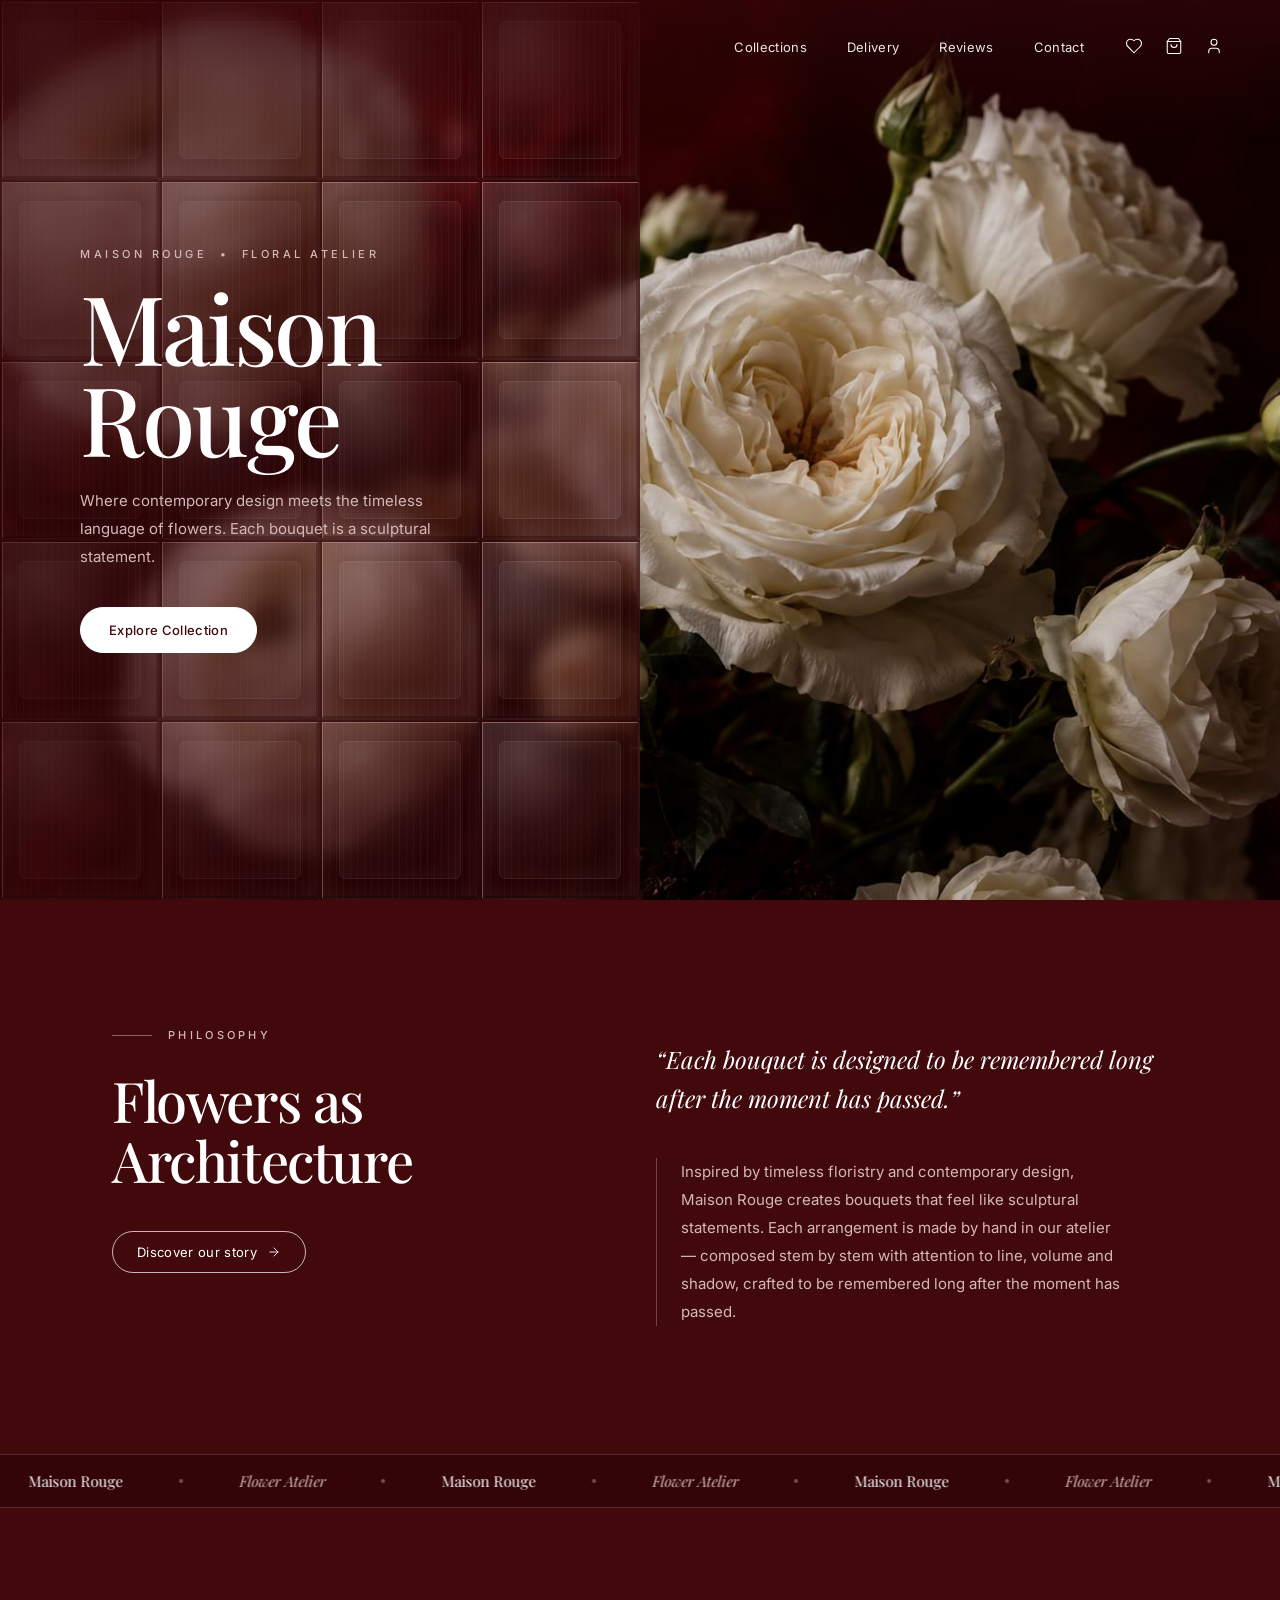
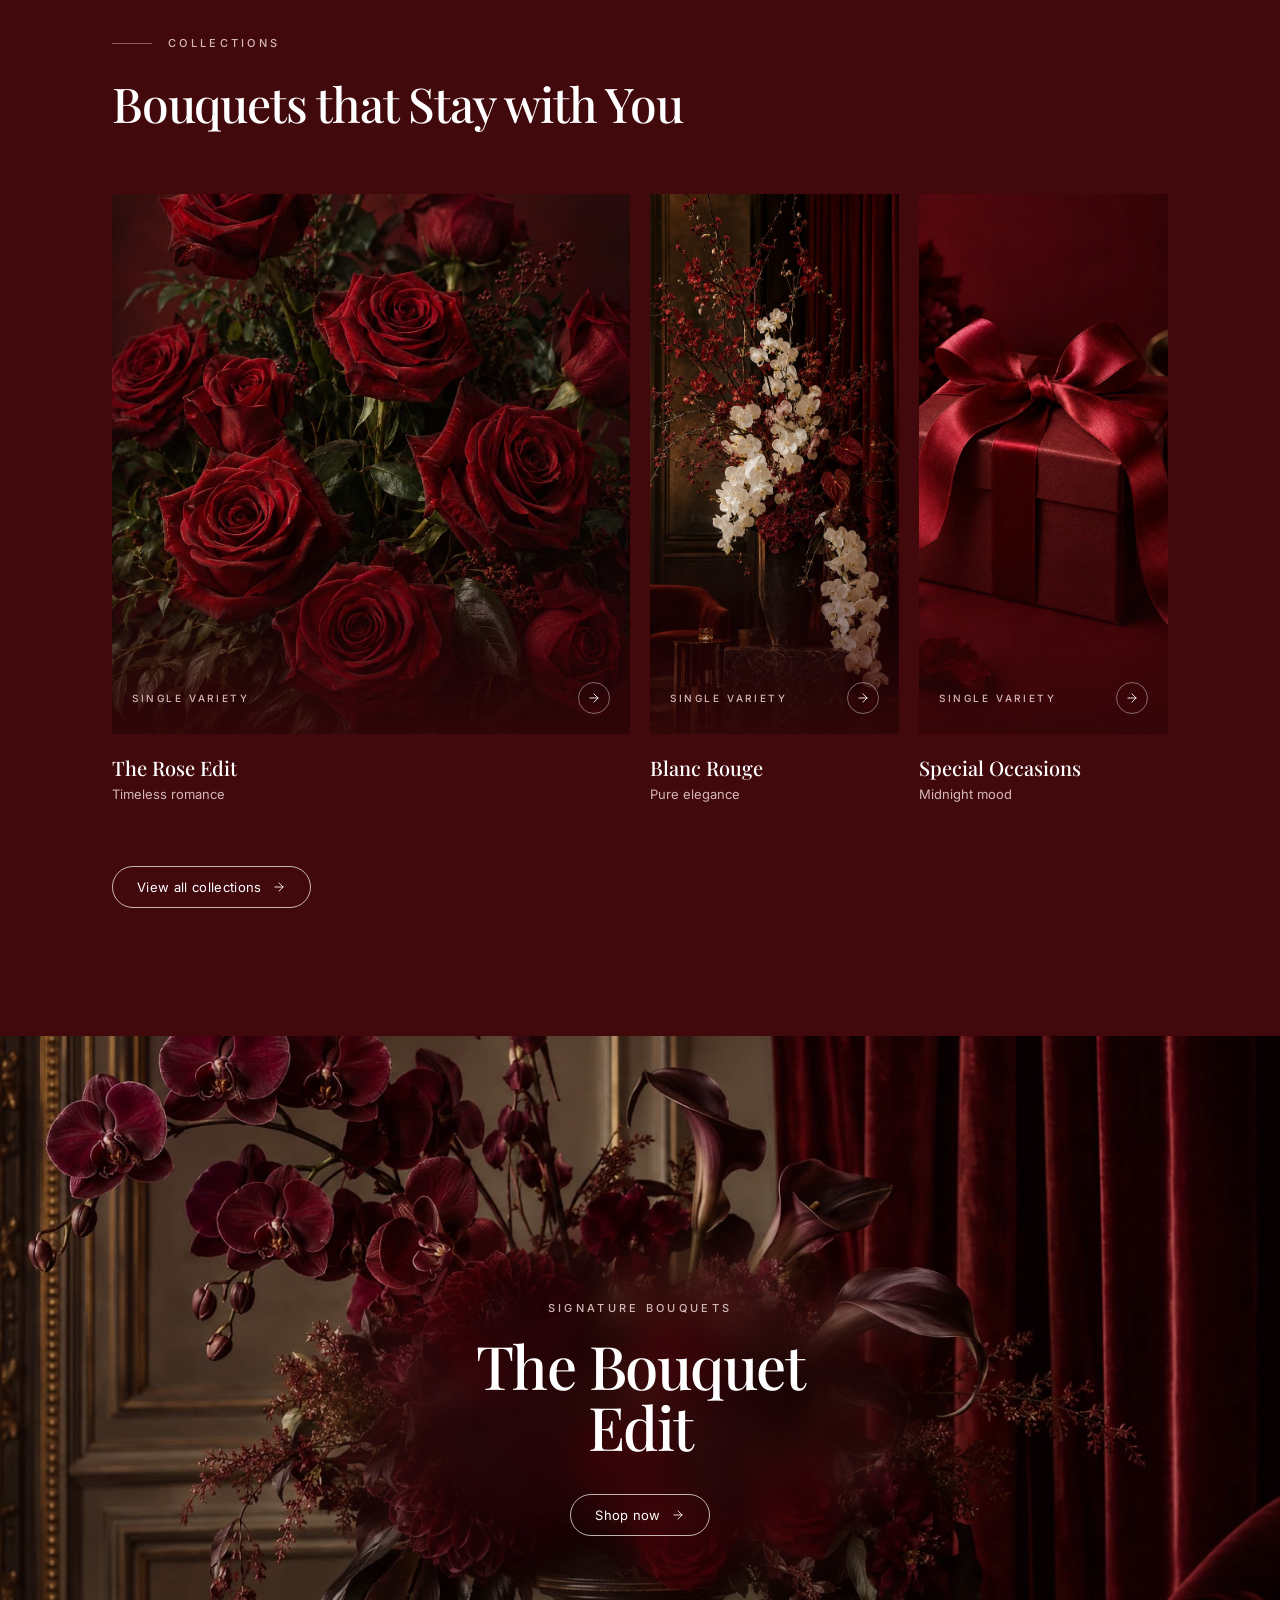
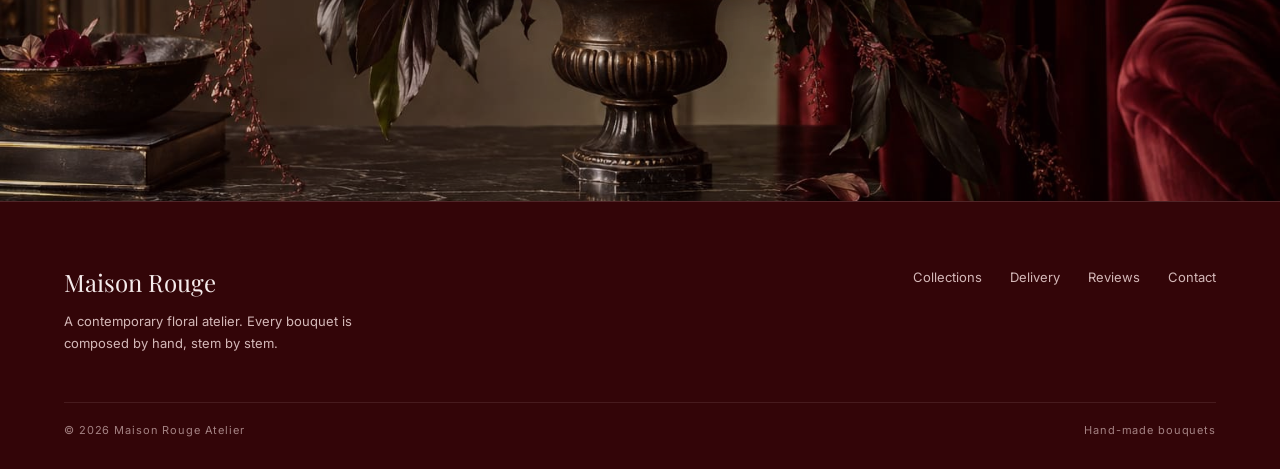
==== commit 70b33696: "Enable Vercel Web Analytics on all pages" ====
--- a/index.html
+++ b/index.html
@@ -16,6 +16,11 @@
     rel="stylesheet">
 
   <link rel="stylesheet" href="style.css">
+
+  <script>
+    window.va = window.va || function () { (window.vaq = window.vaq || []).push(arguments); };
+  </script>
+  <script defer src="/_vercel/insights/script.js"></script>
 </head>
 
 <body>
@@ -31,7 +36,7 @@
 
       <header class="site-header">
         <div class="header-bar">
-          <a href="#top" class="mobile-brand">Maison Rouge</a>
+          <a href="index.html" class="mobile-brand">Maison Rouge</a>
 
           <nav class="desktop-nav">
             <ul class="nav-list">
@@ -83,6 +88,7 @@
                 <path d="M18 6 6 18"></path>
                 <path d="m6 6 12 12"></path>
               </svg>
+              <span class="visually-hidden">Menu</span>
             </button>
           </div>
         </div>
@@ -163,7 +169,7 @@
 
         <ul id="collections-grid" class="collections-grid">
           <li class="collection-card-wide">
-            <a href="#collections" class="collection-link">
+            <a href="collections.html" class="collection-link">
               <div class="collection-image-wrap collection-aspect-wide">
                 <img src="img/rose-edit.jpg" alt="Dense arrangement of deep red velvet roses in low, moody light"
                   class="collection-image">
@@ -185,7 +191,7 @@
           </li>
 
           <li class="collection-card">
-            <a href="#collections" class="collection-link">
+            <a href="collections.html" class="collection-link">
               <div class="collection-image-wrap collection-aspect-tall">
                 <img src="img/blanc-rouge.jpg"
                   alt="Tall sculptural arrangement of white blossoms and red branches in a dark interior"
@@ -208,7 +214,7 @@
           </li>
 
           <li class="collection-card">
-            <a href="#collections" class="collection-link">
+            <a href="collections.html" class="collection-link">
               <div class="collection-image-wrap collection-aspect-tall">
                 <img src="img/special-occasions.jpg" alt="Dark red gift box tied with a glossy crimson satin ribbon"
                   class="collection-image">
@@ -253,7 +259,7 @@
         <h2 id="bouquet-edit-title" class="bouquet-edit-title">
           The Bouquet Edit
         </h2>
-        <a href="#collections" class="btn-outline bouquet-edit-btn">
+        <a href="collections.html" class="btn-outline bouquet-edit-btn">
           Shop now
           <svg class="icon-arrow" width="14" height="14" viewBox="0 0 24 24" fill="none" stroke="currentColor"
             stroke-width="1.5" stroke-linecap="round" stroke-linejoin="round">
--- a/style.css
+++ b/style.css
@@ -1038,8 +1038,9 @@
 .collections-hero {
   position: relative;
   display: flex;
-  height: 82vh;
-  min-height: 600px;
+  height: 88vh;
+  min-height: 640px;
+  max-height: 940px;
   align-items: center;
   justify-content: center;
   overflow: hidden;
@@ -1055,49 +1056,66 @@
   width: 100%;
   height: 100%;
   object-fit: cover;
-  object-position: 45% center;
+  object-position: center center;
   pointer-events: none;
   z-index: 0;
+}
+
+.collections-hero .frost-vignette {
+  height: 560px;
+  max-width: 860px;
 }
 
 .collections-hero-content {
   position: relative;
   z-index: 10;
-  padding: 96px 24px 40px 24px;
   width: 100%;
   display: flex;
   justify-content: center;
+  padding: 112px 24px 56px 24px;
 }
 
 .collections-hero-box {
   width: 100%;
-  max-width: 520px;
-  padding: 48px 32px;
-  border: 1px solid rgba(245, 235, 235, 0.18);
-  border-radius: 4px;
-  background-color: rgba(51, 5, 8, 0.32);
+  max-width: 620px;
+  padding: 52px 32px;
+  border: 1px solid rgba(245, 235, 235, 0.16);
+  background-color: rgba(51, 5, 8, 0.34);
   -webkit-backdrop-filter: blur(14px) saturate(115%);
   backdrop-filter: blur(14px) saturate(115%);
-  box-shadow: inset 1px 1px 0 rgba(255, 255, 255, 0.12), 0 30px 60px rgba(20, 2, 4, 0.35);
+  box-shadow: 0 30px 60px rgba(20, 2, 4, 0.35);
   text-align: center;
 }
 
 .collections-hero-title {
-  margin-top: 20px;
+  margin-top: 22px;
   font-family: "Playfair Display", Georgia, serif;
   font-size: 48px;
   font-weight: 500;
-  line-height: 1.02;
+  line-height: 1;
   letter-spacing: -0.025em;
   color: #F5EBEB;
 }
 
+.collections-hero-rule {
+  display: block;
+  width: 40px;
+  height: 1px;
+  margin: 26px auto 0 auto;
+  background-color: rgba(212, 184, 184, 0.6);
+}
+
 .collections-hero-copy {
-  margin: 20px auto 0 auto;
+  margin: 22px auto 0 auto;
   max-width: 380px;
-  font-size: 14px;
-  line-height: 24px;
-  color: #D4B8B8;
+  font-size: 15px;
+  line-height: 28px;
+  color: #D4B8B8;
+}
+
+.collections-hero-btn {
+  margin-top: 32px;
+  border-color: #D4B8B8;
 }
 
 /* Catalog Section */
@@ -1108,25 +1126,41 @@
 .catalog-container {
   max-width: 1152px;
   margin: 0 auto;
-  padding: 80px 24px 96px 24px;
-}
-
-.catalog-toolbar {
-  display: flex;
-  align-items: center;
+  padding: 88px 24px 104px 24px;
+}
+
+.catalog-head {
+  display: flex;
+  flex-wrap: wrap;
+  align-items: flex-end;
   justify-content: space-between;
-  gap: 16px;
+  gap: 20px;
+}
+
+.catalog-title {
+  margin-top: 24px;
+  font-family: "Playfair Display", Georgia, serif;
+  font-size: 36px;
+  font-weight: 500;
+  line-height: 1.08;
+  letter-spacing: -0.025em;
+  color: #F5EBEB;
 }
 
 .catalog-count {
   white-space: nowrap;
-  font-size: 12px;
-  letter-spacing: 0.05em;
+  font-size: 11px;
+  font-weight: 500;
+  text-transform: uppercase;
+  letter-spacing: 0.24em;
   color: #D4B8B8;
 }
 
 .filter-row {
-  margin-top: 32px;
+  margin-top: 40px;
+  padding: 24px 0;
+  border-top: 1px solid rgba(212, 184, 184, 0.18);
+  border-bottom: 1px solid rgba(212, 184, 184, 0.18);
   display: flex;
   flex-wrap: wrap;
   align-items: center;
@@ -1214,6 +1248,8 @@
 
 /* Product Card */
 .product-card {
+  display: flex;
+  flex-direction: column;
   cursor: pointer;
 }
 
@@ -1221,10 +1257,12 @@
   position: relative;
   overflow: hidden;
   aspect-ratio: 4 / 5;
+  border: 1px solid rgba(212, 184, 184, 0.14);
   background-color: #330508;
 }
 
 .product-open {
+  position: relative;
   display: block;
   width: 100%;
   height: 100%;
@@ -1235,79 +1273,124 @@
 }
 
 .product-image {
+  display: block;
   width: 100%;
   height: 100%;
   object-fit: cover;
+  object-position: center center;
   transition: transform 1.2s ease-out;
 }
 
 .product-card:hover .product-image {
-  transform: scale(1.06);
-}
-
-.crop-left {
-  object-position: 18% center;
-}
-
-.crop-center {
-  object-position: 50% center;
-}
-
-.crop-right {
-  object-position: 82% center;
+  transform: scale(1.05);
+}
+
+.product-quick {
+  position: absolute;
+  left: 0;
+  right: 0;
+  bottom: 0;
+  padding: 40px 16px 16px 16px;
+  background: linear-gradient(to top, rgba(51, 5, 8, 0.85), transparent);
+  font-family: Inter, system-ui, sans-serif;
+  font-size: 10px;
+  font-weight: 500;
+  text-transform: uppercase;
+  letter-spacing: 0.28em;
+  text-align: left;
+  color: #F5EBEB;
+  opacity: 0;
+  transform: translateY(8px);
+  transition: opacity 0.4s ease, transform 0.4s ease;
+}
+
+.product-card:hover .product-quick {
+  opacity: 1;
+  transform: translateY(0);
 }
 
 .product-heart {
   position: absolute;
-  top: 12px;
-  right: 12px;
+  top: 10px;
+  right: 10px;
   z-index: 2;
   display: grid;
-  width: 32px;
-  height: 32px;
+  width: 36px;
+  height: 36px;
   place-items: center;
   padding: 0;
+  border: none;
   border-radius: 50px;
-  border: 1px solid rgba(245, 235, 235, 0.55);
-  background-color: rgba(51, 5, 8, 0.25);
+  background-color: transparent;
   color: #F5EBEB;
   cursor: pointer;
-  transition: background-color 0.3s ease, border-color 0.3s ease;
+  filter: drop-shadow(0 1px 3px rgba(20, 2, 4, 0.6));
+  transition: transform 0.3s ease, color 0.3s ease;
 }
 
 .product-heart:hover {
-  border-color: #F5EBEB;
-  background-color: rgba(94, 11, 17, 0.8);
+  transform: scale(1.1);
 }
 
 .product-heart svg {
   fill: none;
+  transition: fill 0.3s ease;
 }
 
 .product-heart.active svg {
   fill: #F5EBEB;
 }
 
+.product-info {
+  display: flex;
+  flex-direction: column;
+  align-items: flex-start;
+  padding-top: 18px;
+}
+
+.product-tag {
+  font-family: Inter, system-ui, sans-serif;
+  font-size: 10px;
+  font-weight: 500;
+  text-transform: uppercase;
+  letter-spacing: 0.26em;
+  color: rgba(212, 184, 184, 0.75);
+}
+
+.product-row {
+  width: 100%;
+  margin-top: 8px;
+  display: flex;
+  align-items: baseline;
+  justify-content: space-between;
+  gap: 12px;
+}
+
 .product-name {
-  margin-top: 16px;
   font-family: Inter, system-ui, sans-serif;
-  font-size: 14px;
-  font-weight: 500;
-  letter-spacing: 0.01em;
+  font-size: 13px;
+  font-weight: 500;
+  text-transform: uppercase;
+  letter-spacing: 0.12em;
   color: #F5EBEB;
 }
 
 .product-price {
-  margin-top: 4px;
+  flex-shrink: 0;
+  font-family: Inter, system-ui, sans-serif;
   font-size: 13px;
+  font-weight: 400;
+  letter-spacing: 0.04em;
   color: #D4B8B8;
 }
 
 /* Rouge Privé Banner */
 .prive-banner {
   position: relative;
-  margin-top: 72px;
-  height: 520px;
+  display: flex;
+  align-items: flex-end;
+  margin-top: 88px;
+  height: 560px;
   overflow: hidden;
   background-color: #330508;
 }
@@ -1321,53 +1404,56 @@
   width: 100%;
   height: 100%;
   object-fit: cover;
-  object-position: 60% center;
+  object-position: center center;
+  transition: transform 1.6s ease-out;
+}
+
+.prive-banner:hover .prive-banner-image {
+  transform: scale(1.03);
 }
 
 .prive-banner-gradient {
   position: absolute;
-  left: 0;
+  top: 0;
   right: 0;
   bottom: 0;
-  height: 55%;
+  left: 0;
   pointer-events: none;
-  background: linear-gradient(to top, rgba(51, 5, 8, 0.88), rgba(51, 5, 8, 0.3), transparent);
-}
-
-.prive-banner-bar {
-  position: absolute;
-  left: 0;
-  right: 0;
-  bottom: 0;
-  display: flex;
-  flex-wrap: wrap;
-  align-items: flex-end;
-  justify-content: space-between;
-  gap: 20px;
-  padding: 28px;
-}
-
-.prive-banner-eyebrow {
-  font-size: 10px;
-  font-weight: 500;
-  text-transform: uppercase;
-  letter-spacing: 0.28em;
-  color: #D4B8B8;
-}
-
-.prive-banner-caption {
-  margin-top: 8px;
-  font-family: "Playfair Display", Georgia, serif;
-  font-size: 22px;
+  background: linear-gradient(to top, rgba(51, 5, 8, 0.92) 0%, rgba(51, 5, 8, 0.45) 45%, rgba(51, 5, 8, 0.1) 100%);
+}
+
+.prive-banner-content {
+  position: relative;
+  z-index: 2;
+  max-width: 720px;
+  padding: 32px 28px;
+}
+
+.prive-banner-title {
+  margin-top: 20px;
+  font-family: "Playfair Display", Georgia, serif;
+  font-size: 32px;
+  font-weight: 500;
+  line-height: 1.1;
+  letter-spacing: -0.02em;
   color: #F5EBEB;
 }
 
+.prive-banner-copy {
+  margin-top: 16px;
+  max-width: 420px;
+  font-size: 14px;
+  line-height: 24px;
+  color: #D4B8B8;
+}
+
 .prive-banner-btn {
+  margin-top: 28px;
   border-color: #D4B8B8;
 }
 
 .prive-banner + .catalog-grid {
-  margin-top: 72px;
+  margin-top: 88px;
 }
 
 /* Quick-View Modal */
@@ -1662,21 +1748,24 @@
 }
 
 .add-bag-btn {
-  margin-top: 0.75rem;
-  padding: 0.5rem 1rem;
+  margin-top: 16px;
+  padding: 9px 22px;
   border: 1px solid #D4B8B8;
-  border-radius: 999px;
-  background-color: transparent;
-  color: #D4B8B8;
-  font-size: 0.75rem;
-  letter-spacing: 0.12em;
+  border-radius: 50px;
+  background: transparent;
+  font-family: Inter, system-ui, sans-serif;
+  font-size: 11px;
+  font-weight: 500;
+  letter-spacing: 0.18em;
   text-transform: uppercase;
+  color: #F5EBEB;
   cursor: pointer;
-  transition: background-color 0.2s ease, color 0.2s ease;
+  transition: background-color 0.3s ease, border-color 0.3s ease, color 0.3s ease;
 }
 
 .add-bag-btn:hover,
 .add-bag-btn.added {
+  border-color: #5E0B11;
   background-color: #5E0B11;
   color: #FFFFFF;
 }
@@ -1789,25 +1878,28 @@
 
 /* Collections Page Responsive */
 @media (min-width: 768px) {
-  .header-bar-brand .mobile-brand {
-    display: block;
-    margin-right: auto;
-  }
-
   .collections-hero-box {
-    padding: 56px 48px;
+    padding: 64px 56px;
   }
 
   .collections-hero-title {
-    font-size: 64px;
+    font-size: 72px;
   }
 
   .catalog-container {
-    padding: 96px 48px 128px 48px;
-  }
-
-  .prive-banner-bar {
-    padding: 36px;
+    padding: 112px 48px 128px 48px;
+  }
+
+  .catalog-title {
+    font-size: 48px;
+  }
+
+  .prive-banner-content {
+    padding: 56px;
+  }
+
+  .prive-banner-title {
+    font-size: 44px;
   }
 
   .site-footer {
@@ -1853,8 +1945,8 @@
     height: 420px;
   }
 
-  .prive-banner-caption {
-    font-size: 19px;
+  .prive-banner-title {
+    font-size: 28px;
   }
 
   .quick-view {
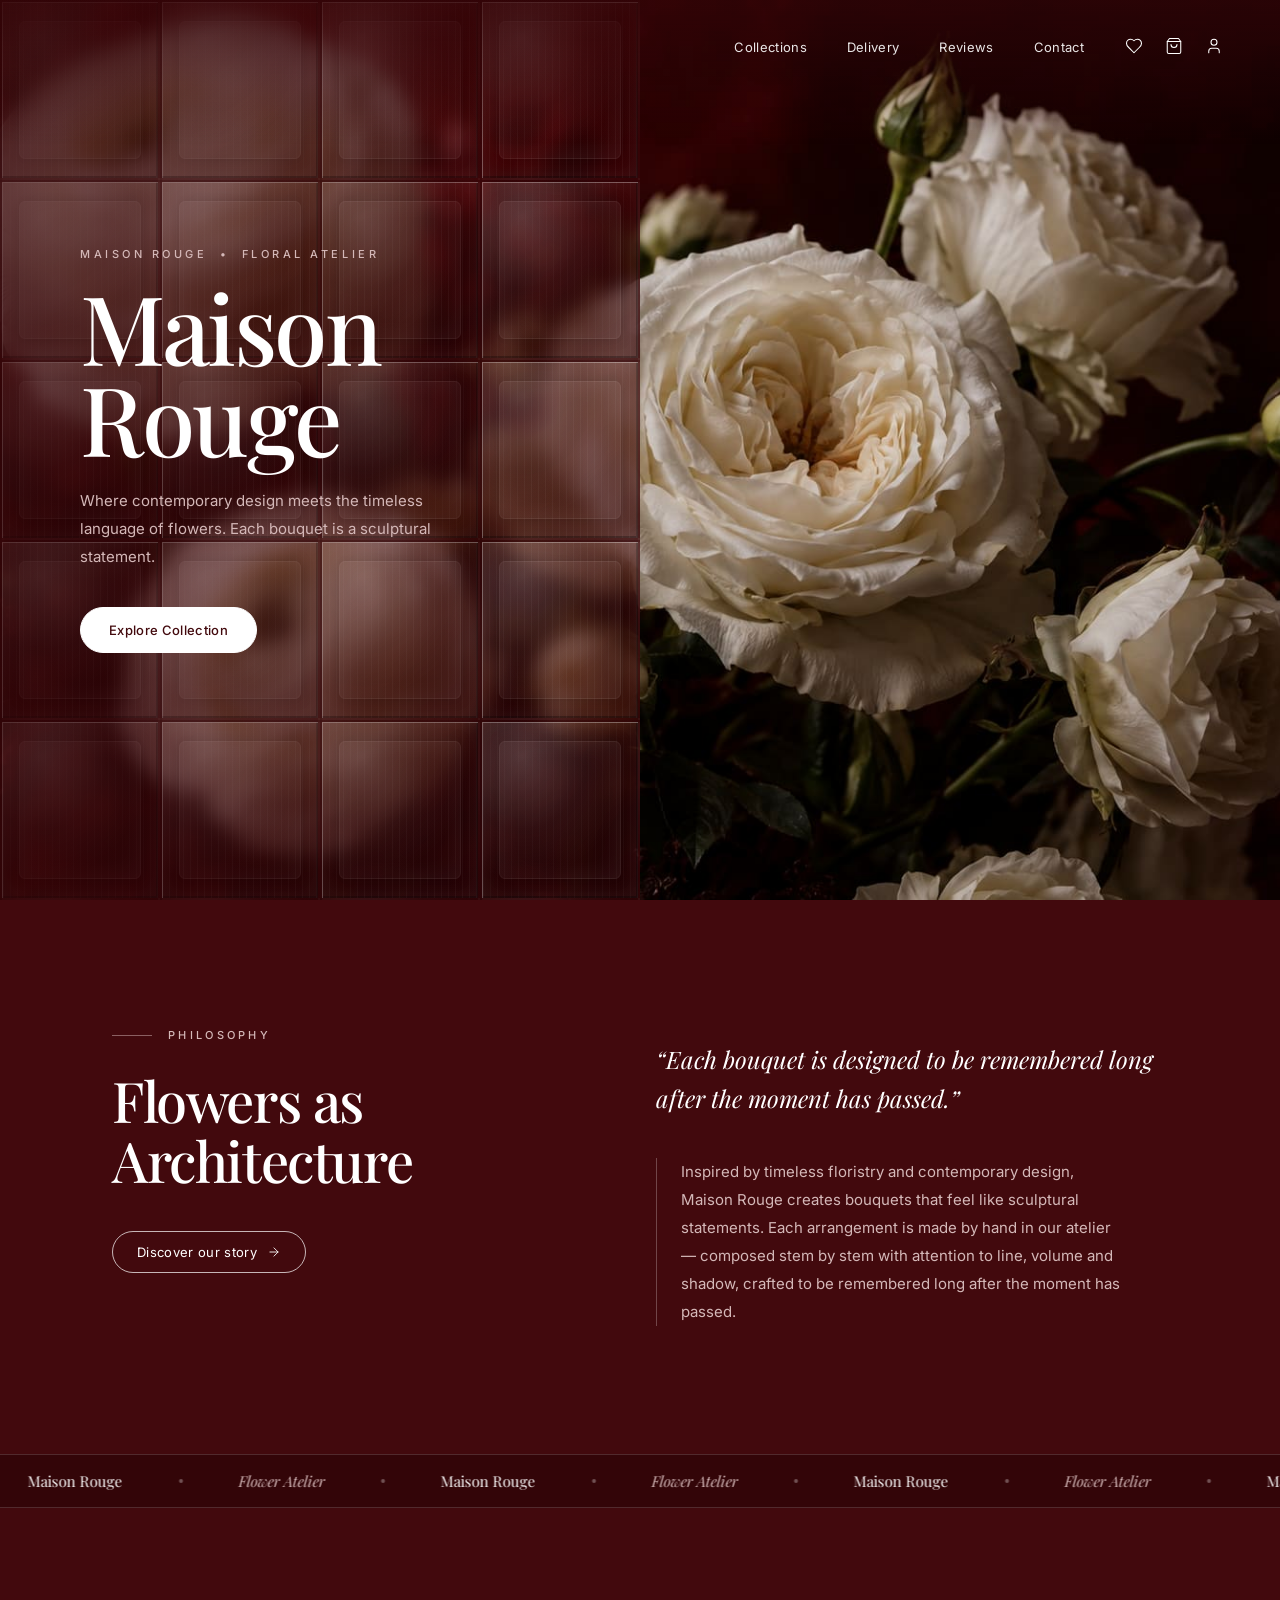
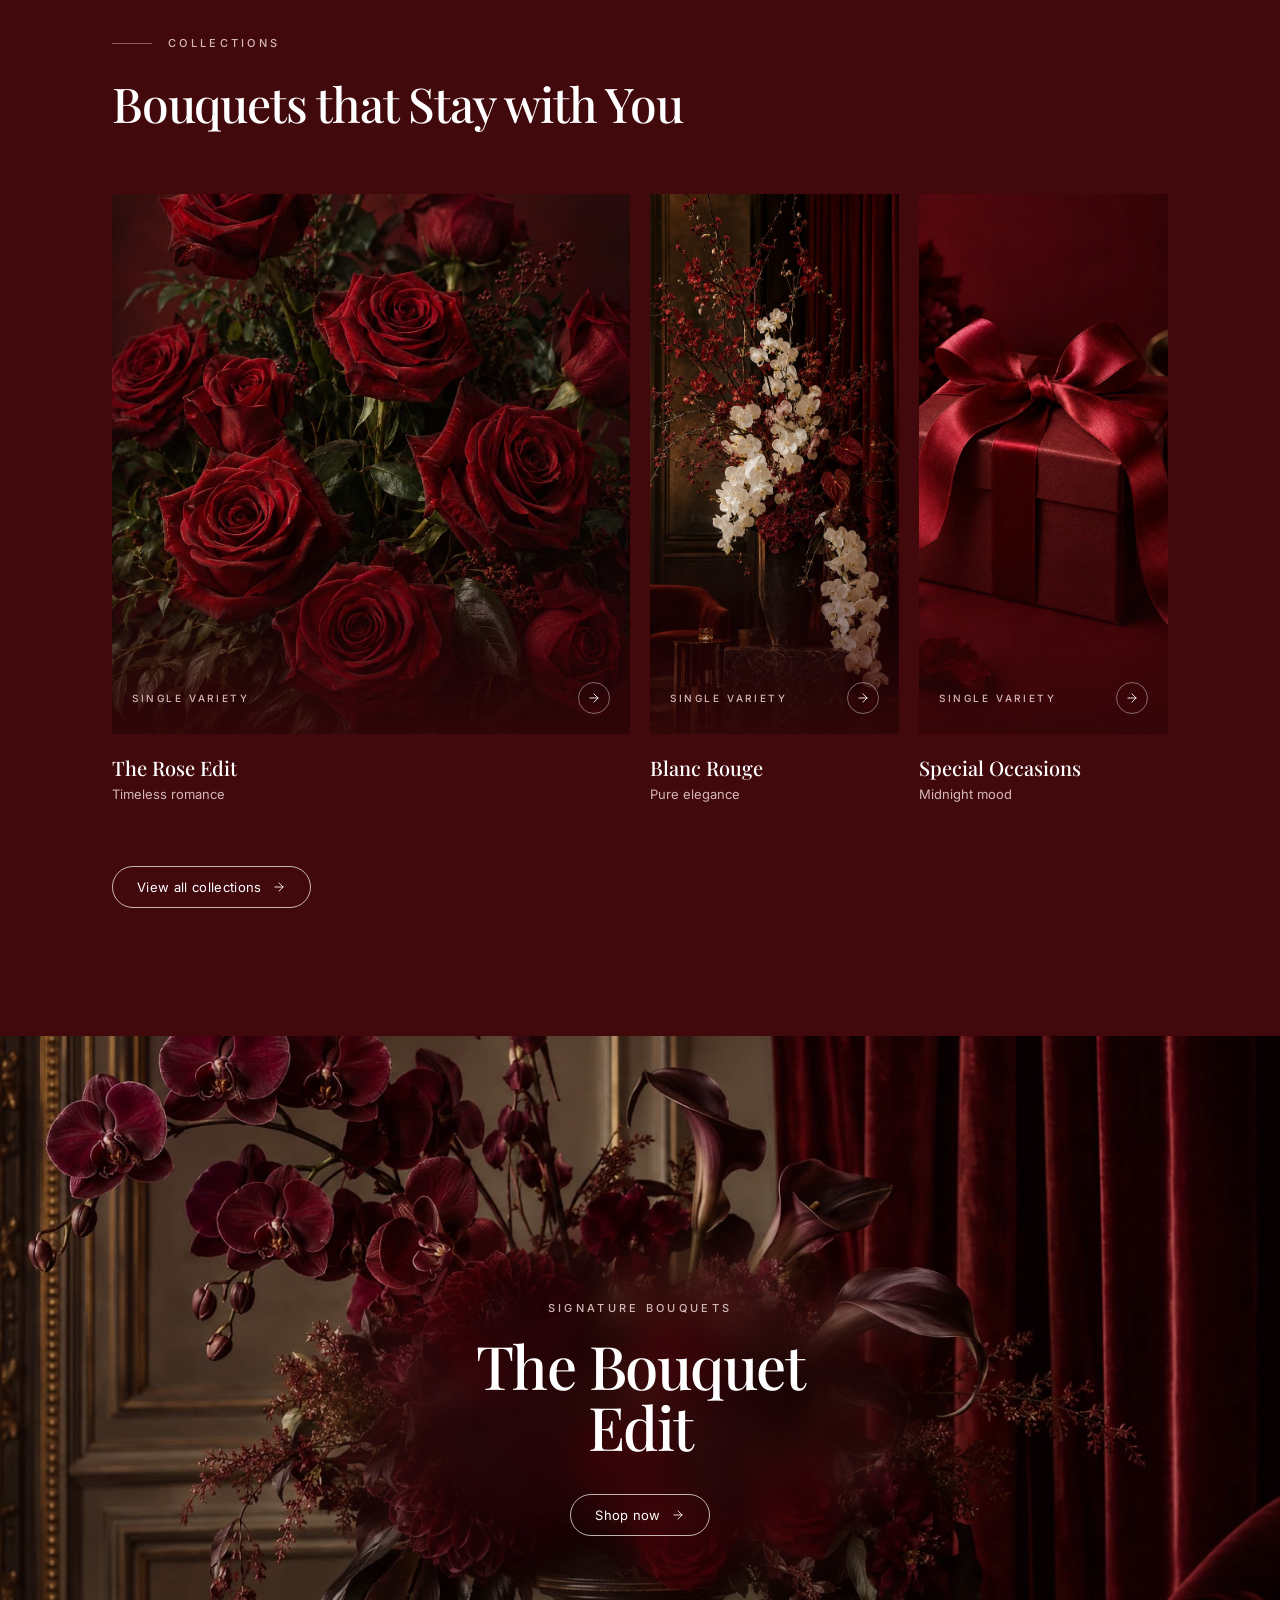
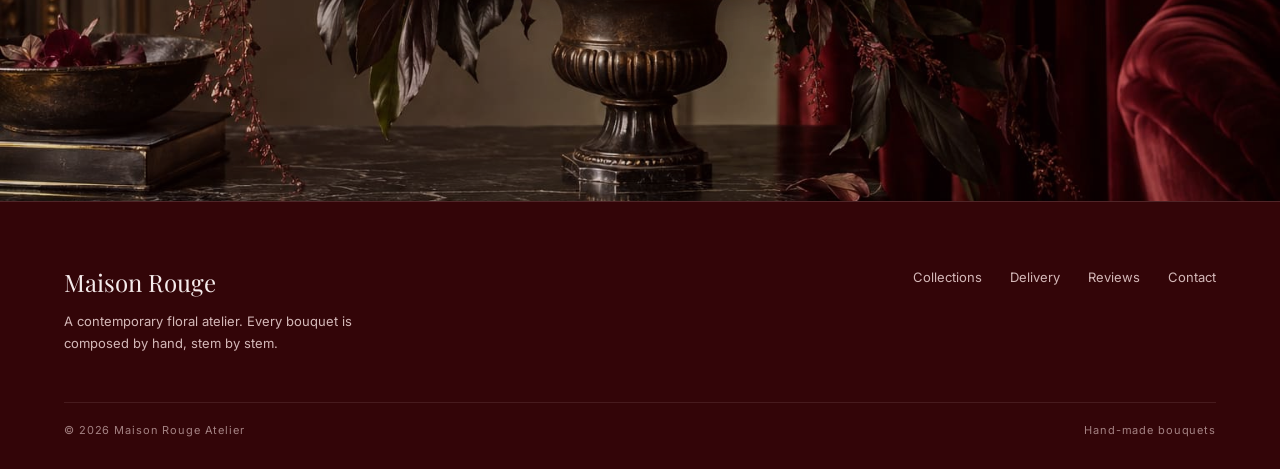
==== commit 7cf562ec: "Restore message eQAJoo9paNxedtNeBZyGEIsUl5Mp27tI" ====
--- a/index.html
+++ b/index.html
@@ -16,11 +16,6 @@
     rel="stylesheet">
 
   <link rel="stylesheet" href="style.css">
-
-  <script>
-    window.va = window.va || function () { (window.vaq = window.vaq || []).push(arguments); };
-  </script>
-  <script defer src="/_vercel/insights/script.js"></script>
 </head>
 
 <body>
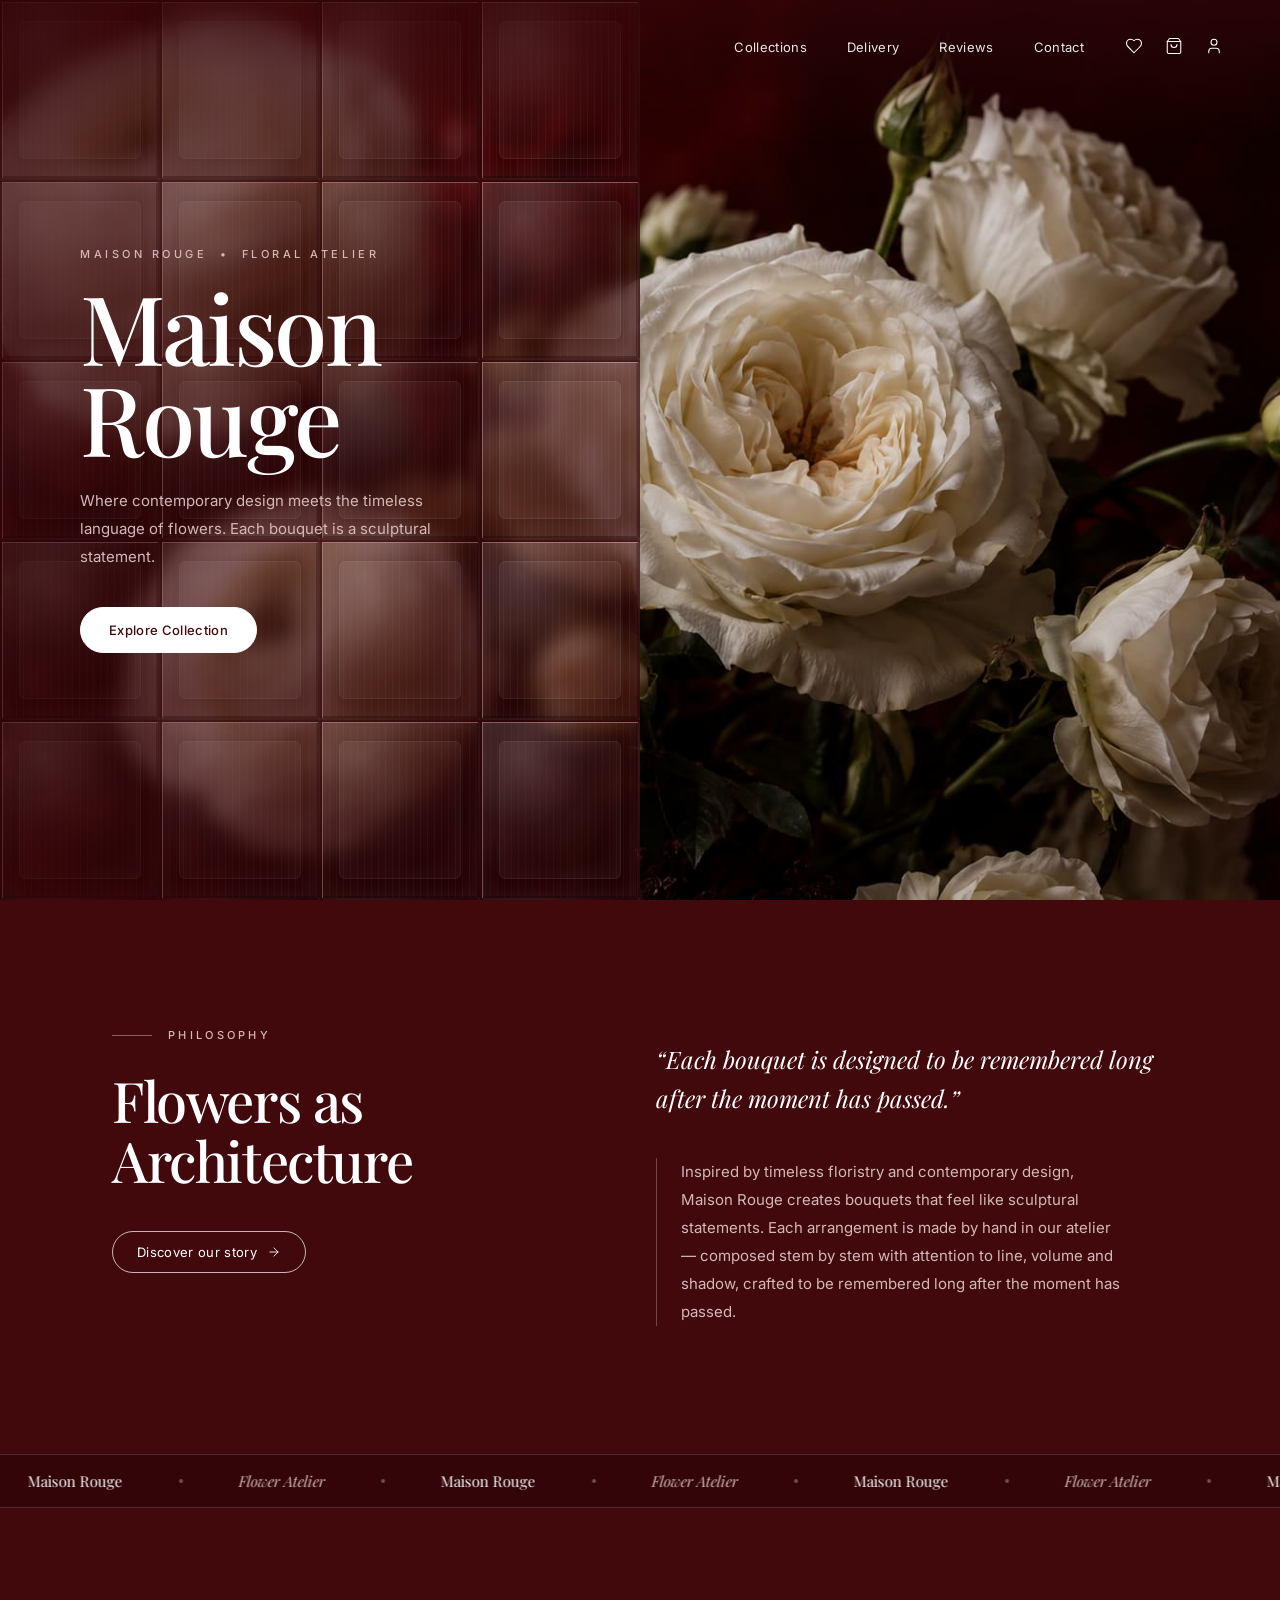
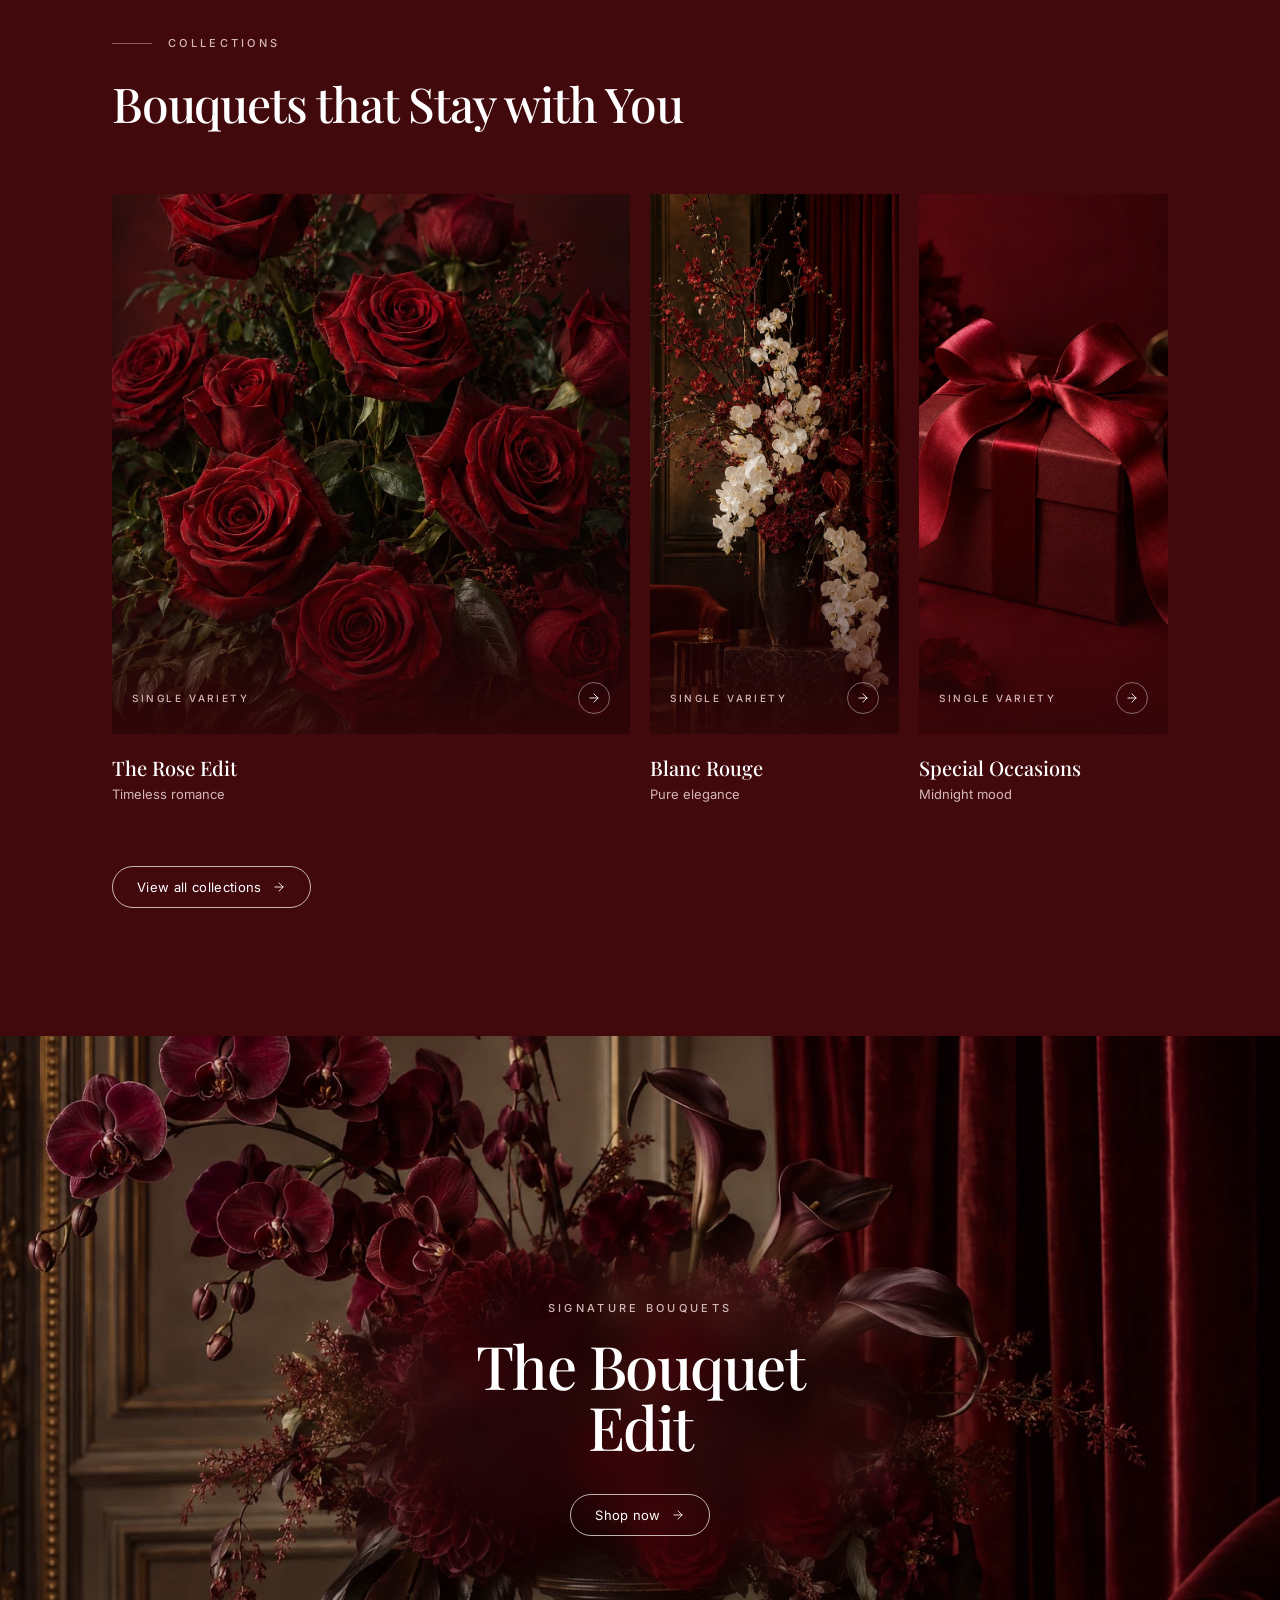
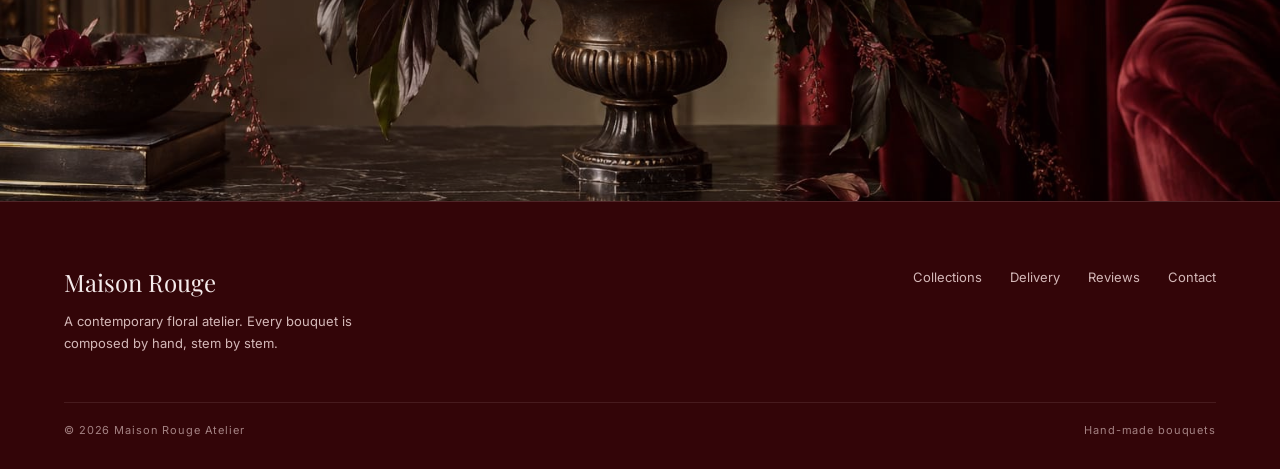
==== commit 34850813: "Restore message QIK4H3uGrHpB6NPYq20LeEqO2BDILYqv" ====
--- a/index.html
+++ b/index.html
@@ -16,6 +16,11 @@
     rel="stylesheet">
 
   <link rel="stylesheet" href="style.css">
+
+  <script>
+    window.va = window.va || function () { (window.vaq = window.vaq || []).push(arguments); };
+  </script>
+  <script defer src="/_vercel/insights/script.js"></script>
 </head>
 
 <body>
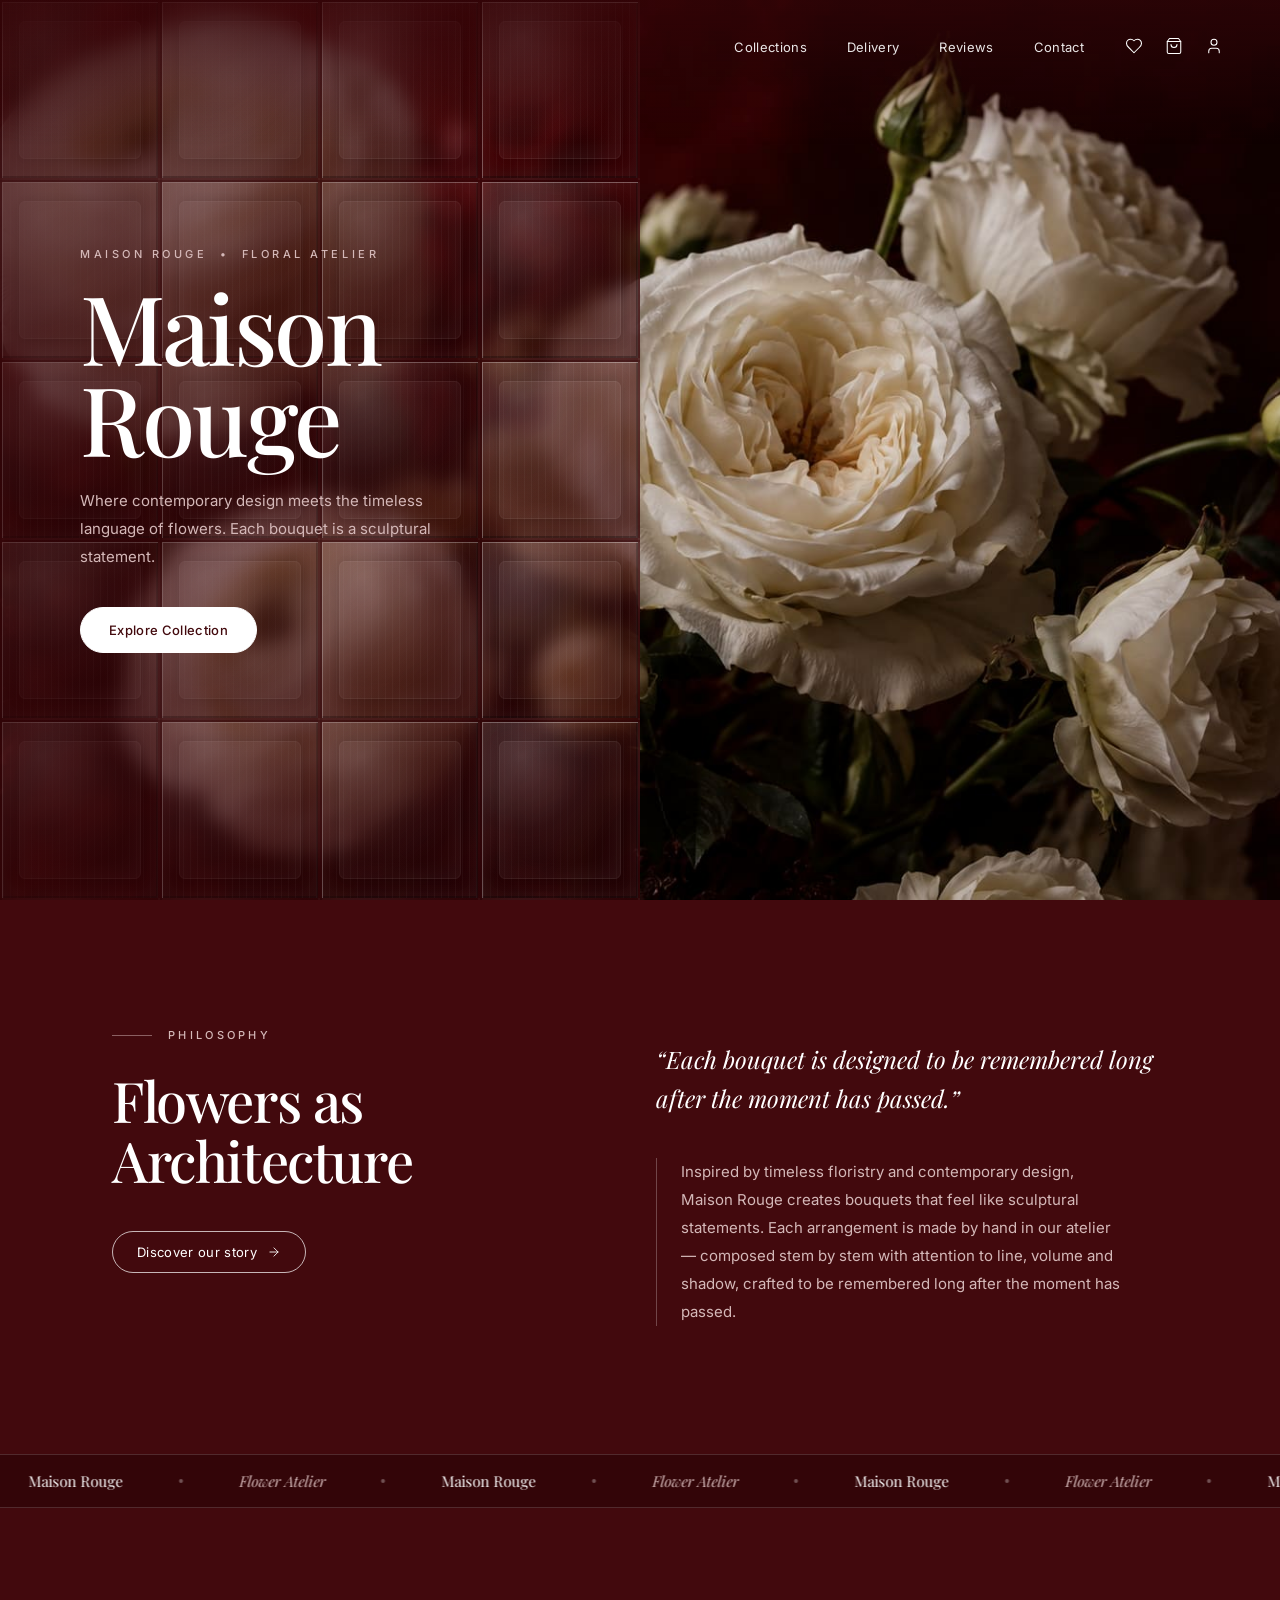
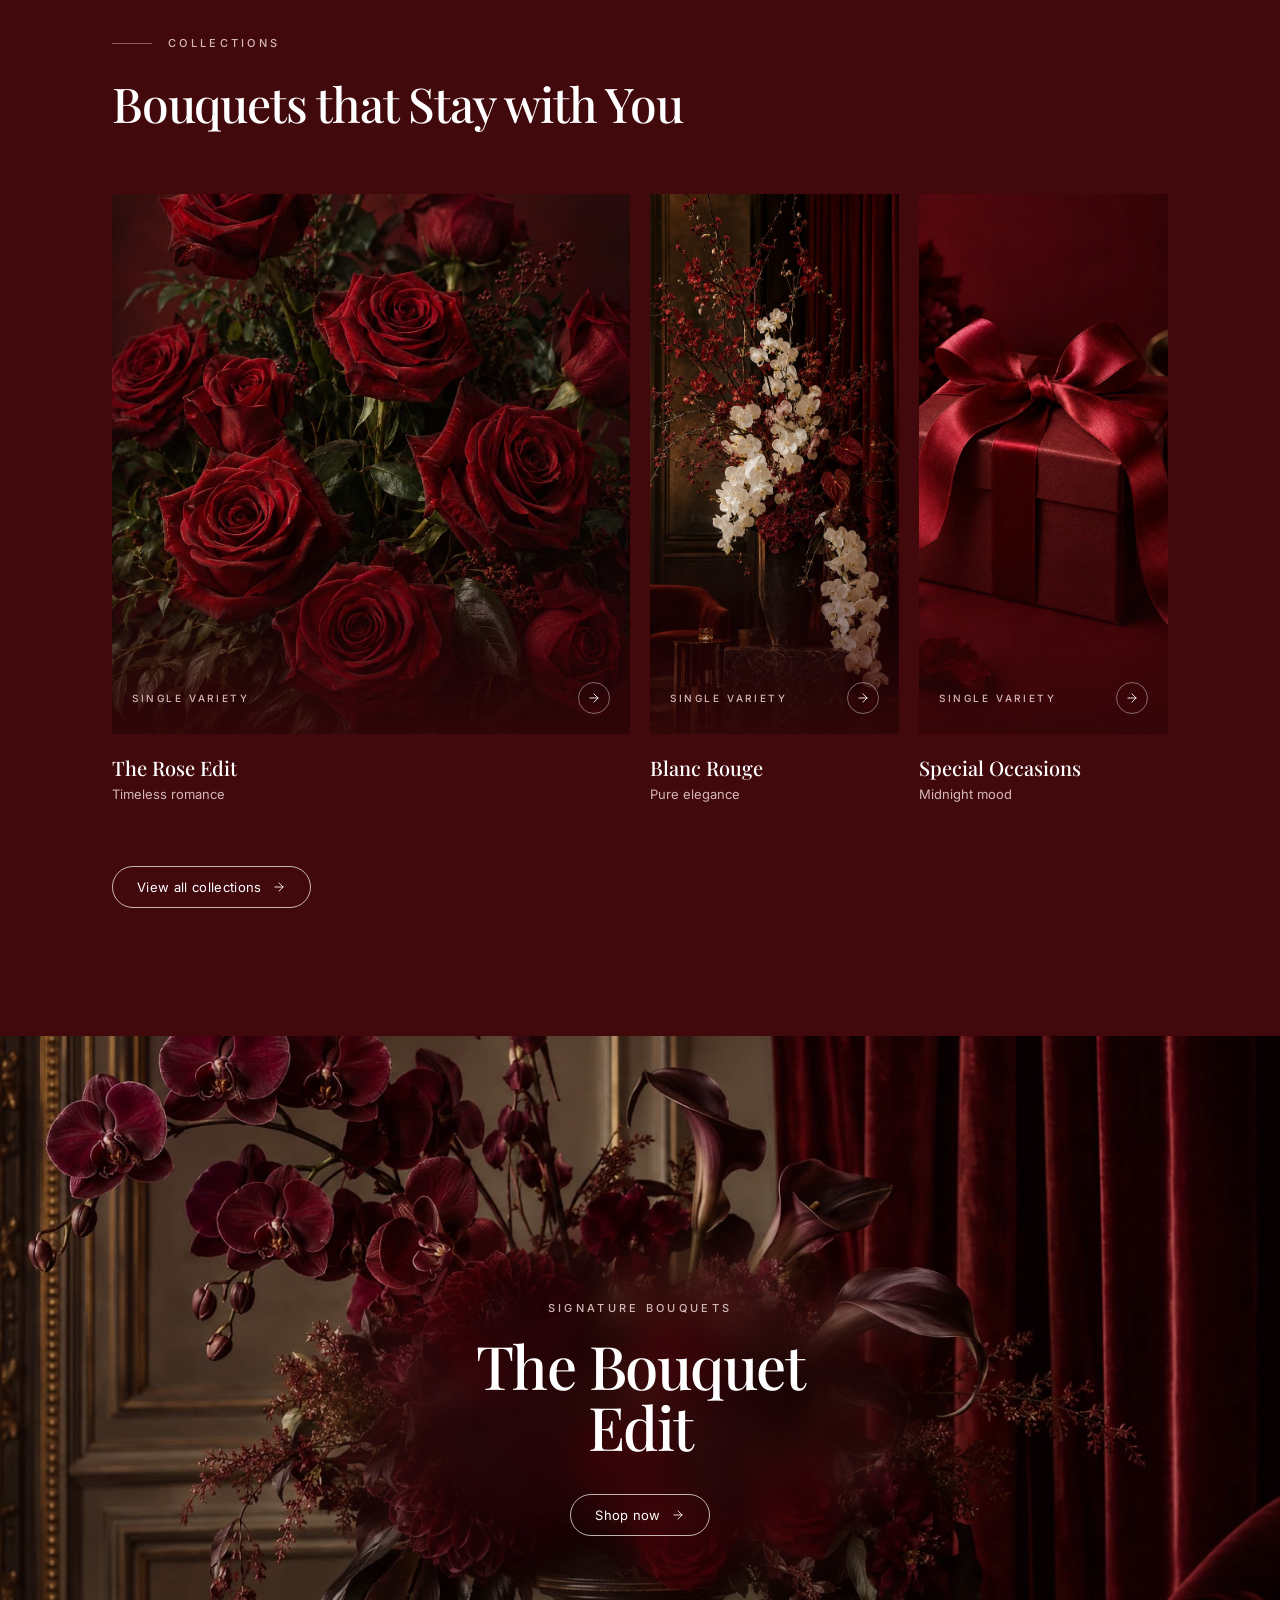
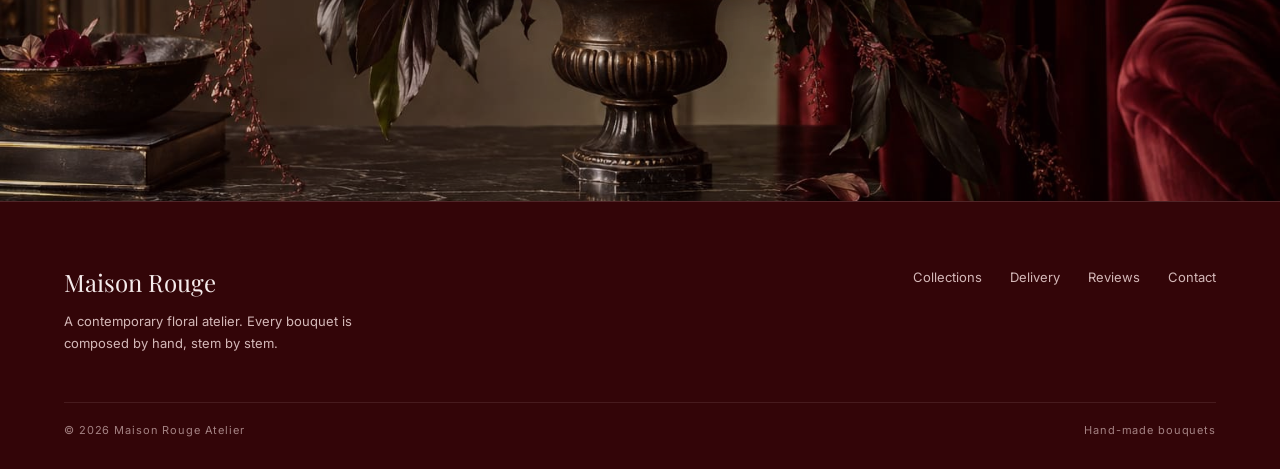
==== commit 51a59eaa: "Restore message eQAJoo9paNxedtNeBZyGEIsUl5Mp27tI" ====
--- a/index.html
+++ b/index.html
@@ -16,11 +16,6 @@
     rel="stylesheet">
 
   <link rel="stylesheet" href="style.css">
-
-  <script>
-    window.va = window.va || function () { (window.vaq = window.vaq || []).push(arguments); };
-  </script>
-  <script defer src="/_vercel/insights/script.js"></script>
 </head>
 
 <body>
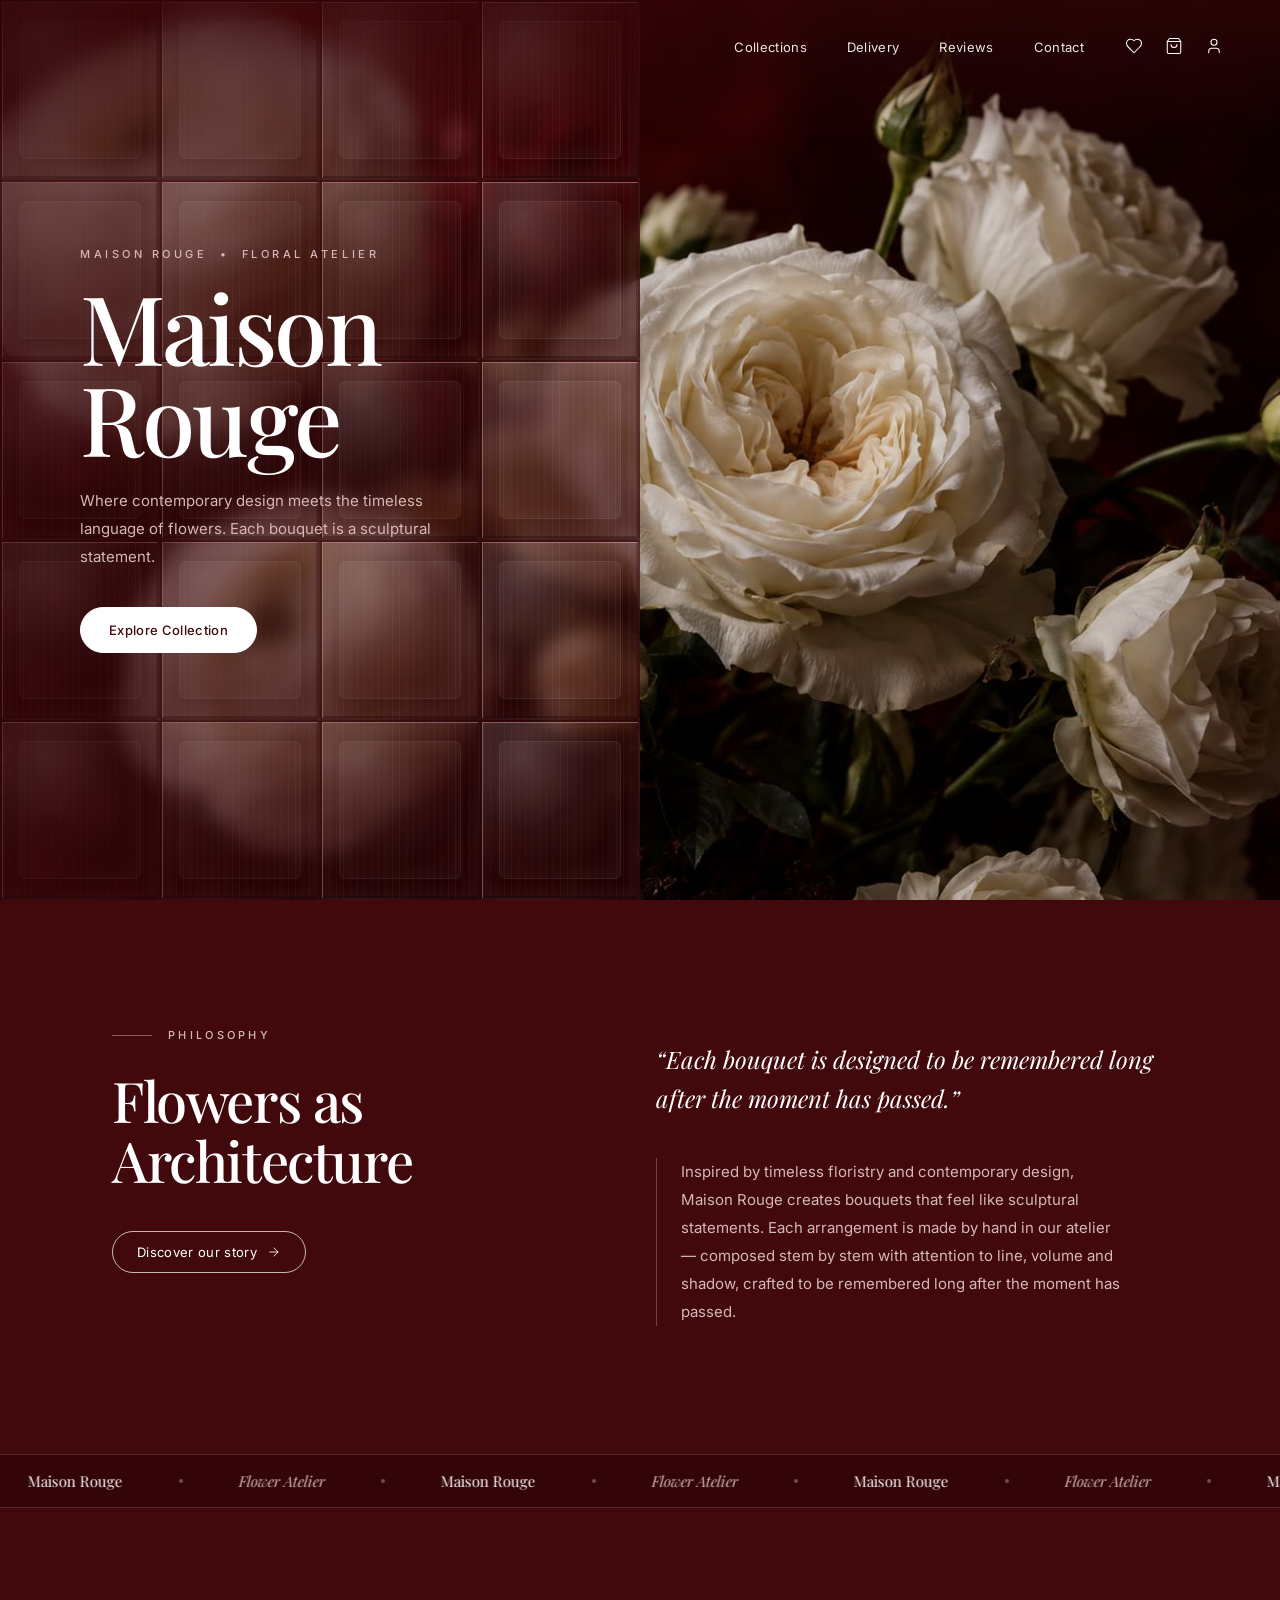
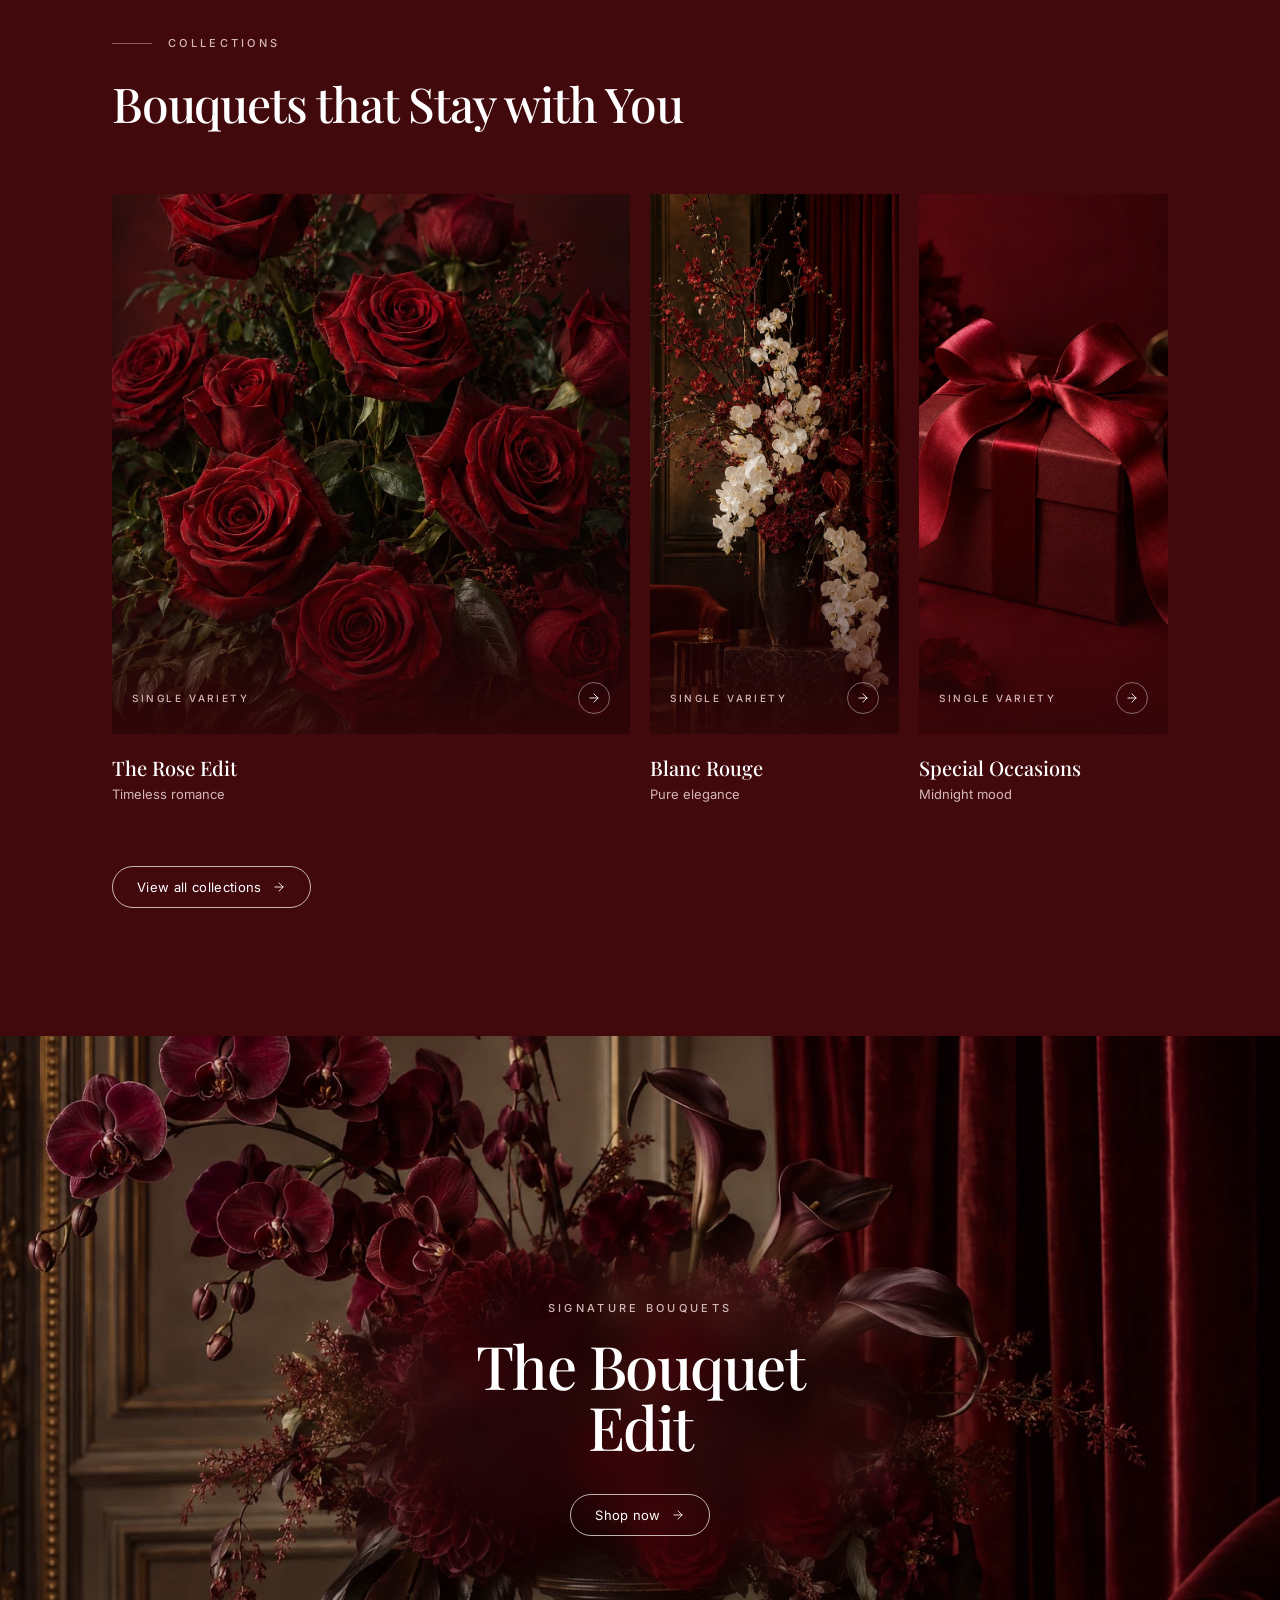
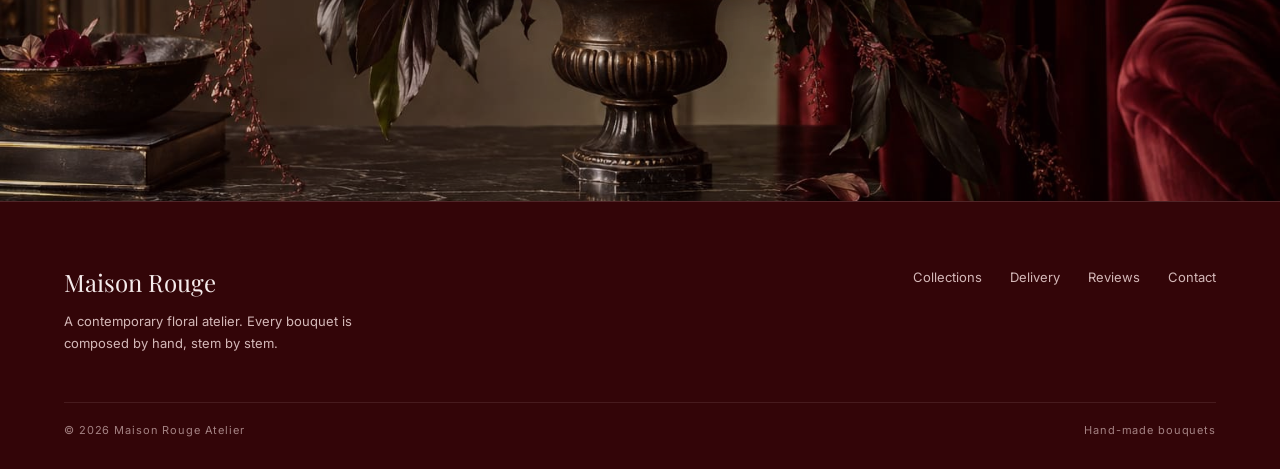
==== commit 6f472ac4: "Restore message eQAJoo9paNxedtNeBZyGEIsUl5Mp27tI" ====
(no text change in the page or its own stylesheets)
